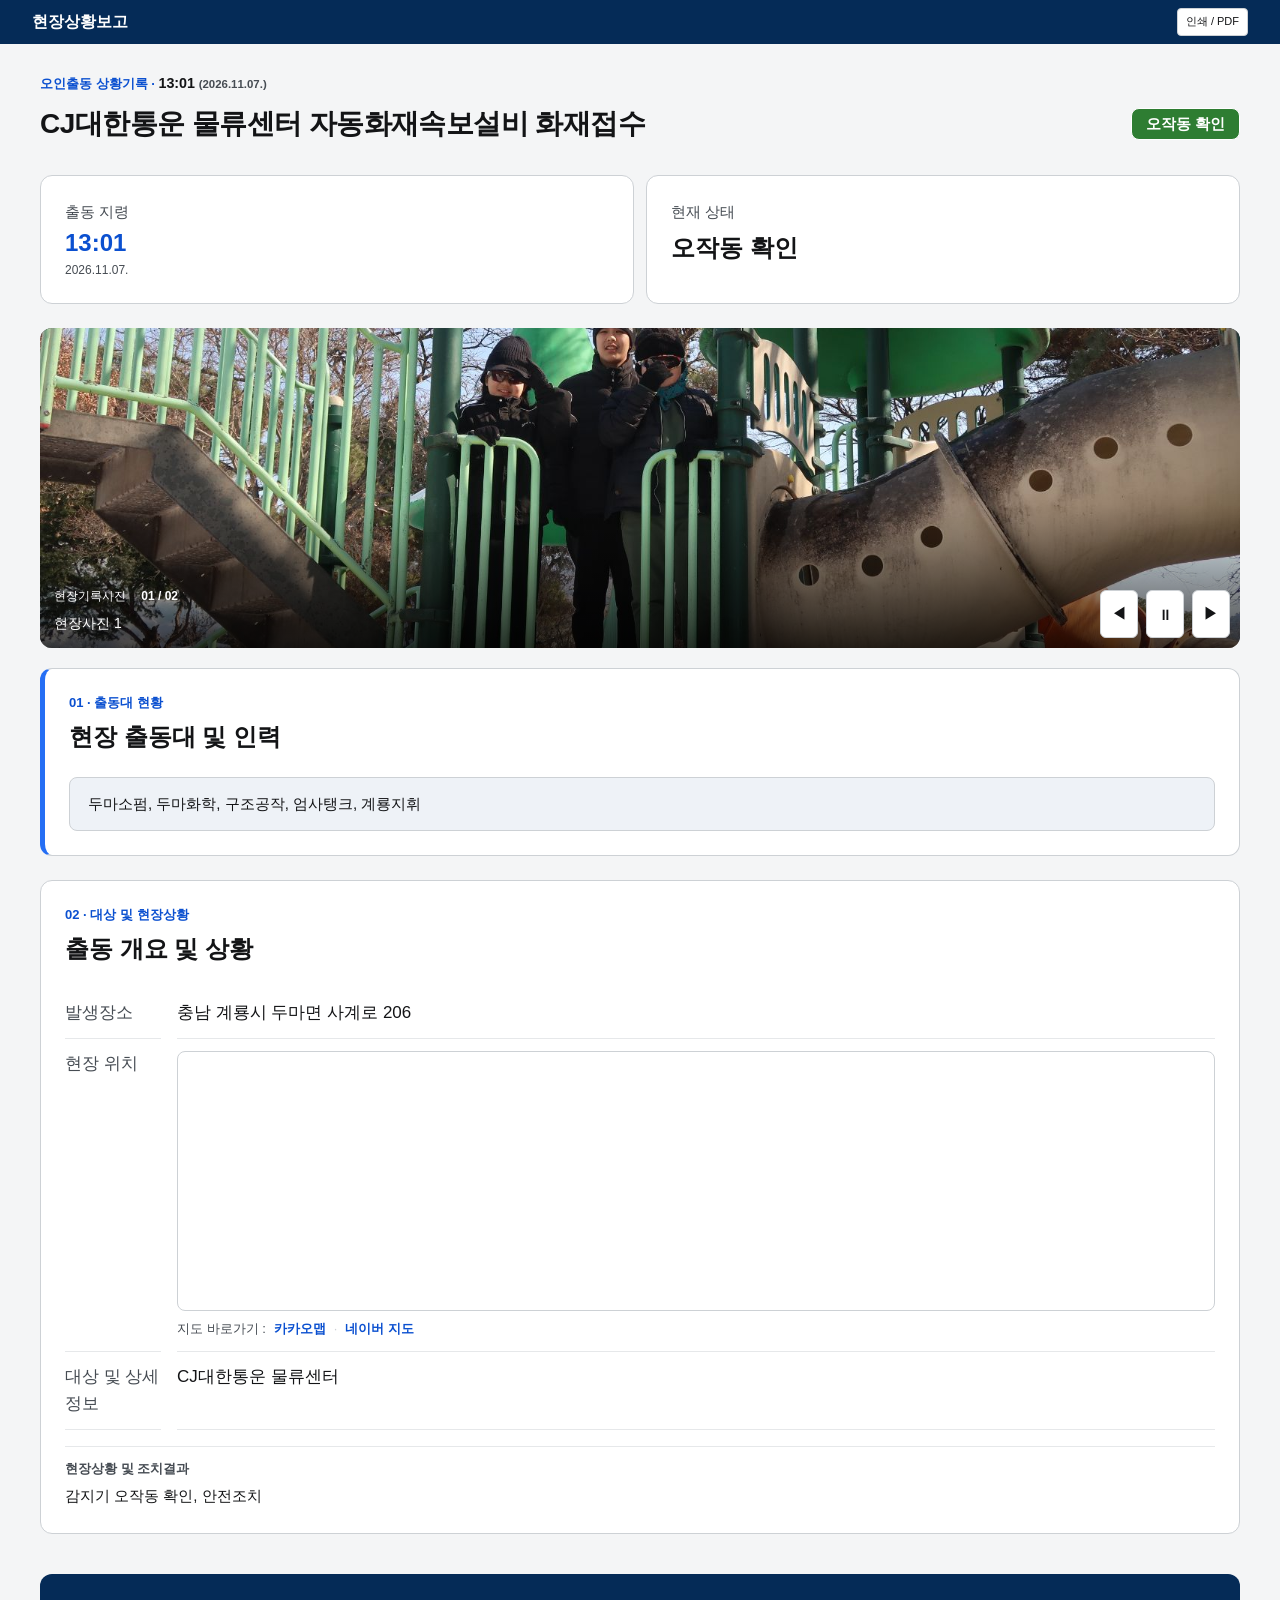
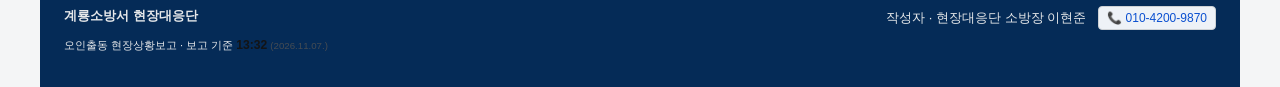
==== index.html @ 157eed1a "현장보고 갱신 (CJ대한통운 물류센터 자동화재속보설비 화재접수)" ====
<!doctype html><html lang="ko"><head><meta charset="utf-8"><meta name="viewport" content="width=device-width,initial-scale=1"><title>CJ대한통운 물류센터 자동화재속보설비 화재접수</title><style>:root{--canvas:#fff;--subtle:#F4F5F6;--muted:#EEF2F7;--fg:#131416;--fg2:#464C53;--fg3:#58616A;--border:#CDD1D5;--rule:#E6E8EA;--primary:#256EF4;--hover:#0B50D0;--link:#0B50D0;--navy:#052B57;--selected:#ECF2FE;--warning:#965000;--warning-bg:#fff4e5;--focus:#256EF4;--disabled:#8A949E}
:root.high-contrast{--canvas:#1E2124;--subtle:#131416;--muted:#33363D;--fg:#fff;--fg2:#E6E8EA;--fg3:#CDD1D5;--border:#8A949E;--rule:#58616A;--primary:#A3C2F8;--hover:#D8E5FD;--link:#A3C2F8;--navy:#131416;--selected:#223A58;--warning:#FFD798;--warning-bg:#44321c;--focus:#A3C2F8;--disabled:#B1B8BE}
*{box-sizing:border-box}html{scroll-behavior:smooth}body{margin:0;background:var(--subtle);color:var(--fg);font:17px/1.55 'Pretendard GOV','Pretendard',-apple-system,BlinkMacSystemFont,'Apple SD Gothic Neo','Malgun Gothic','Noto Sans KR',sans-serif;letter-spacing:0}button,input,textarea{font:inherit}button,.button{min-height:48px;padding:10px 20px;border:1px solid var(--border);border-radius:6px;background:var(--canvas);color:var(--fg);font-size:17px;cursor:pointer;display:inline-flex;align-items:center;justify-content:center;text-decoration:none;line-height:1.55}button:hover,.button:hover{border-color:var(--primary);background:var(--selected)}button:disabled{background:var(--subtle);color:var(--disabled);border-color:var(--border);opacity:1;cursor:not-allowed}.primary{background:var(--primary);color:#fff;border-color:var(--primary)}.high-contrast .primary{color:#131416}.primary:hover{background:var(--hover);color:#fff}.high-contrast .primary:hover{color:#131416}a{color:var(--link)}button:focus-visible,a:focus-visible,input:focus-visible,textarea:focus-visible{outline:2px solid var(--focus);outline-offset:2px}.skip-link{position:absolute;top:-100px;left:16px;z-index:50;background:var(--primary);color:#fff;padding:12px 24px}.skip-link:focus{top:8px}.eyebrow{font-size:13px;letter-spacing:0;color:var(--link);font-weight:700;margin:0 0 12px}header{background:var(--navy);color:#fff}header button{font-size:15px;min-height:40px}h2,h3{line-height:1.3;margin:0 0 24px}h3{font-size:24px;font-weight:700}.hint{font-size:13px;color:var(--fg3)}@media(prefers-reduced-motion:reduce){html{scroll-behavior:auto}}
.wrap{max-width:1248px;padding:0 24px;margin:auto}header .wrap{min-height:80px;display:flex;gap:12px;align-items:center;flex-wrap:wrap;padding-top:12px;padding-bottom:12px}header b{margin-right:auto;font-size:19px}header .draft-label{font-size:13px;color:#D6E0EB}.intro{padding:48px 0 32px}.title-row{display:flex;justify-content:space-between;gap:24px;align-items:center}.report-title{font-size:44px;letter-spacing:-.02em;margin:0}.report-title span{color:var(--fg2)}.subtitle{color:var(--fg2);margin:24px 0 0}.complete{padding:16px 24px;min-width:124px;background:var(--warning-bg);color:var(--warning);border:1px solid currentColor;border-radius:8px;display:flex;flex-direction:column;text-align:center;gap:4px}.complete small,.complete span{font-size:13px}.complete strong{font-size:24px}.byline{display:flex;gap:12px;align-items:center;font-size:15px;margin-top:16px}.byline>span{color:var(--fg3)}.byline strong{font-weight:500}.source-note{font-size:13px;color:var(--fg3);margin:16px 0 0}.gallery{position:relative;height:400px;border-radius:12px;overflow:hidden;background:#131416}.gallery>img{display:block;width:100%;height:100%;object-fit:cover;object-position:center 58%}.photo-shade{position:absolute;inset:0;background:linear-gradient(transparent 55%,#000b)}.photo-caption{position:absolute;left:24px;bottom:24px;color:#fff}.photo-caption span{font-size:13px}.photo-caption b{margin-left:12px}.photo-caption p{font-size:17px;margin:8px 0 0}.photo-controls{position:absolute;bottom:24px;right:24px;display:flex;gap:8px}.photo-controls button{background:#fff;color:#131416;min-width:56px}.stats{display:grid;grid-template-columns:repeat(4,1fr);gap:24px;margin:24px 0 40px}.stats>div,.panel{background:var(--canvas);border:1px solid var(--border);border-radius:12px;padding:24px}.stats small{display:block;font-size:15px;color:var(--fg2)}.stats strong{display:block;font-size:24px;margin-top:8px;font-variant-numeric:tabular-nums}.report-grid{display:grid;grid-template-columns:1fr 1fr;gap:24px}.panel .eyebrow{margin-bottom:8px}dl{margin:0;display:grid;grid-template-columns:96px 1fr;gap:0 16px;font-size:17px}dt,dd{padding:12px 0;border-bottom:1px solid var(--rule)}dt{color:var(--fg2)}dd{margin:0;overflow-wrap:anywhere}.situation{font-size:17px;line-height:1.7;margin:0 0 24px}.check-note{background:var(--muted);border:1px solid var(--border);border-radius:8px;padding:20px}.check-note strong{font-size:17px}.check-note p{font-size:15px;color:var(--fg2);margin:8px 0 0}.damage-panel,.timeline-panel{margin-top:40px}.investigation-grid{display:grid;grid-template-columns:repeat(3,1fr);gap:24px}.investigation-grid>div{border-bottom:1px solid var(--rule);padding-bottom:16px}.investigation-grid small{display:block;color:var(--fg2);font-size:15px}.investigation-grid strong{display:block;font-size:19px;margin-top:8px}.timeline{list-style:none;margin:0;padding:0;display:grid;grid-template-columns:repeat(6,1fr);gap:20px}.timeline li{border-top:1px solid var(--border);padding-top:16px}.timeline time{display:block;font-size:19px;font-weight:700;color:var(--link);margin-bottom:8px;font-variant-numeric:tabular-nums}.timeline strong{font-size:15px}.photo-strip{display:grid;grid-template-columns:repeat(3,1fr);gap:24px;margin:40px 0}.photo-strip figure{margin:0}.photo-strip img{width:100%;height:200px;object-fit:cover;border-radius:8px;display:block}.photo-strip figcaption{font-size:13px;color:var(--fg2);margin-top:12px}footer{background:var(--navy);color:#E6E8EA;padding:32px 24px;margin:40px 0 0;border-radius:12px 12px 0 0;font-size:13px}.signoff{display:flex;justify-content:space-between;gap:16px;font-size:15px}.signoff strong{font-weight:500}footer p{margin:12px 0 0}@media(max-width:1023px){.report-grid{grid-template-columns:1fr}.stats{gap:16px}.photo-strip{gap:16px}.timeline{gap:16px}}@media(max-width:640px){.wrap{padding:0 16px}header .wrap{padding:16px}header .wrap{min-height:48px;padding:8px 16px;display:flex;align-items:center;justify-content:space-between;flex-wrap:nowrap}
header b{width:auto!important;font-size:16px;margin:0}
header button{font-size:11px;min-height:28px;height:28px;padding:2px 8px;white-space:nowrap;flex-shrink:0}header .draft-label{margin-right:auto}.intro{padding:32px 0 24px}.report-title{font-size:32px}.title-row{align-items:flex-start;gap:16px}.complete{min-width:88px;padding:12px 8px}.complete strong{font-size:19px}.byline{align-items:flex-start}.subtitle{font-size:15px}.gallery{height:360px}.photo-caption{left:16px;bottom:88px}.photo-controls{left:16px;right:auto;bottom:20px}.stats{grid-template-columns:1fr 1fr;gap:12px;margin-bottom:32px}.stats>div{padding:16px}.stats strong{font-size:22px}.panel{padding:20px}h3{font-size:24px}dl{grid-template-columns:72px 1fr;gap:0 12px}.investigation-grid{grid-template-columns:1fr 1fr;gap:20px}.timeline{grid-template-columns:1fr 1fr}.photo-strip{grid-template-columns:1fr;margin-top:32px}.photo-strip img{height:auto}.signoff{flex-direction:column}footer{padding:24px 20px}}
@page{size:A4;margin:10mm}@media print{html,html.high-contrast{--canvas:#fff;--subtle:#fff;--muted:#EEF2F7;--fg:#131416;--fg2:#464C53;--fg3:#58616A;--border:#CDD1D5;--rule:#E6E8EA;--navy:#fff;--link:#0B50D0}body{font-size:10px}.wrap{padding:0}header{color:#131416}header .wrap{min-height:22px;padding:0}header b{font-size:12px}button,.skip-link,.draft-label{display:none!important}.intro{padding:12px 0}.report-title{font-size:25px}.eyebrow,.source-note{font-size:8px}.subtitle,.byline{font-size:10px;margin-top:8px}.complete{padding:6px 12px;min-width:84px}.complete strong{font-size:16px}.complete small,.complete span{font-size:8px}.gallery{height:40mm}.photo-caption{bottom:10px;left:12px}.photo-caption p{font-size:10px}.photo-caption span{font-size:8px}.stats{margin:10px 0;gap:8px}.stats>div,.panel{padding:10px}.stats small{font-size:9px}.stats strong{font-size:14px}.report-grid{grid-template-columns:1fr 1fr;gap:10px}h3{font-size:16px;margin-bottom:10px}dl{font-size:9px;grid-template-columns:52px 1fr;gap:0 8px}dt,dd{padding:6px 0}.situation{font-size:10px;margin-bottom:10px}.check-note{padding:10px}.check-note strong,.check-note p{font-size:9px}.damage-panel,.timeline-panel{margin-top:10px}.investigation-grid{gap:10px}.investigation-grid small{font-size:9px}.investigation-grid strong{font-size:12px;margin-top:4px}.investigation-grid>div{padding-bottom:8px}.timeline{gap:10px}.timeline time{font-size:12px}.timeline strong{font-size:9px}.photo-strip{margin:10px 0;gap:10px}.photo-strip img{height:24mm}.photo-strip figcaption{font-size:8px;margin-top:4px}footer{padding:8px 0;margin:10px 0;color:#131416;font-size:8px}.signoff{font-size:10px}.panel,.stats,.gallery{break-inside:avoid}}

/* V7 전용 스타일: 실화재/오인신고 모드 대응, 출동대 단일/3단 대응, 폰트/버튼 최적화 */
.header-received{font-size:14px;color:#fff;background:rgba(255,255,255,0.18);padding:4px 10px;border-radius:20px;display:inline-flex;align-items:center;gap:6px}
.header-received small{font-size:12px;opacity:.9}
.header-received strong{font-size:14px;font-variant-numeric:tabular-nums;color:#FFE58F}
.high-contrast .header-received{background:var(--muted);color:var(--fg)}
.high-contrast .header-received strong{color:var(--warning)}

.photo-controls button{font-size:16px;min-width:44px;height:44px;padding:0 8px;display:inline-flex;align-items:center;justify-content:center}
.photo-controls #pause{min-width:44px;font-size:15px}

.crew-highlight-panel{margin:24px 0 32px;border-left:5px solid var(--primary)}
.crew-grid{display:grid;grid-template-columns:repeat(3,1fr);gap:16px;margin-top:16px}
.crew-card{background:var(--muted);border:1px solid var(--border);border-radius:8px;padding:16px 20px}
.crew-card h4{margin:0 0 8px;font-size:16px;color:var(--navy);font-weight:700}
.high-contrast .crew-card h4{color:var(--primary)}
.crew-card p{margin:0;font-size:15px;color:var(--fg);line-height:1.5}
.agency-note{margin-top:16px;background:var(--canvas);border:1px solid var(--border);border-radius:8px;padding:12px 16px}
.agency-note strong{display:block;font-size:13px;color:var(--fg2);margin-bottom:4px}
.agency-note p{margin:0;font-size:15px;color:var(--fg)}

.author-info{display:inline-flex;align-items:center;gap:12px;flex-wrap:wrap}
.phone-link{color:var(--link);text-decoration:none;font-size:14px;padding:4px 10px;background:var(--muted);border-radius:4px;border:1px solid var(--border)}
.phone-link:hover{background:var(--selected);text-decoration:underline}

@media(max-width:1023px){
  .crew-grid{grid-template-columns:1fr}
  .timeline{grid-template-columns:repeat(3,1fr);gap:16px}
}
@media(max-width:640px){
  .timeline{grid-template-columns:1fr 1fr;gap:12px}
  .header-received{font-size:12px;padding:3px 8px}
}

/* 시간/날짜 계층 표시 스타일 */
.time-wrap{display:flex;flex-direction:column;gap:1px}
.time-main{font-size:24px;font-weight:800;color:var(--link);line-height:1.2;font-variant-numeric:tabular-nums}
.date-sub{font-size:12px;font-weight:500;color:var(--fg2);margin-top:2px}

@media(max-width:640px){
  .time-main{font-size:20px}
  .date-sub{font-size:11px}
}

@media print{
  .time-main{font-size:13px;color:#111}
  .date-sub{font-size:8px;color:#555}
}
</style></head><body><div id="report"></div><script>/* 보고서 렌더러 */
window.FieldReport = (() => {
  const esc = x => String(x ?? '').replace(
    /[&<>"']/g,
    c => ({ '&': '&amp;', '<': '&lt;', '>': '&gt;', '"': '&quot;', "'": '&#39;' }[c])
  );

  const safePhoto = s =>
    typeof s === 'string' &&
    (
      /^assets\/scene-[1-4]\.jpg$/.test(s) ||
      /^data:image\/(jpeg|png|webp);base64,[A-Za-z0-9+/=]+$/.test(s)
    );

  /* 2번 요청: 날짜보다 시각(HH:mm)을 크고 굵게 강조하는 포맷터 */
  function formatDateTime(val) {
    if (!val || val === '-') return '-';
    const str = String(val).trim();
    // YYYY.MM.DD. HH:mm 또는 YYYY-MM-DD HH:mm 매칭
    const m = str.match(/^(\d{4}[.\-/]\s*\d{1,2}[.\-/]\s*\d{1,2}\.?)\s*(\d{1,2}:\d{2}(?::\d{2})?)(.*)$/);
    if (m) {
      const datePart = m[1];
      const timePart = m[2] + (m[3] ? ` ${m[3]}` : '');
      return `
        <span class="time-wrap" style="display:flex;flex-direction:column;gap:1px;">
          <span class="time-main" style="font-size:24px;font-weight:800;line-height:1.2;color:var(--link, #0B50D0);font-variant-numeric:tabular-nums;">${timePart}</span>
          <span class="date-sub" style="font-size:12px;font-weight:500;color:var(--fg2, #464C53);">${datePart}</span>
        </span>
      `.trim();
    }
    // 이미 시각만 있는 경우 (예: 05:49)
    if (/^\d{1,2}:\d{2}/.test(str)) {
      return `<span class="time-main" style="font-size:24px;font-weight:800;line-height:1.2;color:var(--link, #0B50D0);">${str}</span>`;
    }
    return esc(str);
  }

  /* 인라인 텍스트용 시각 강조 함수 (소제목 및 푸터용) */
  function formatInlineTime(val) {
    if (!val || val === '-') return '-';
    const str = String(val).trim();
    const m = str.match(/^(\d{4}[.\-/]\s*\d{1,2}[.\-/]\s*\d{1,2}\.?)\s*(\d{1,2}:\d{2}(?::\d{2})?)(.*)$/);
    if (m) {
      return `<strong style="font-size:1.1em;color:var(--fg);">${m[2]}</strong> <span style="font-size:0.88em;color:var(--fg2);">(${m[1]})</span>`;
    }
    return esc(str);
  }

  function render(d) {
    const isFalse = d.reportType === 'false_alarm';
    const e = key => esc(d[key] || '-');
    const photos = (d.photos || []).filter(p => safePhoto(p.src));

    const pair = (label, key) => `<dt>${label}</dt><dd>${e(key)}</dd>`;
    
    /* 상황판 카드: 시간 형식이면 시각 강조 포맷 적용 */
    const cell = (label, key) => {
      const val = d[key];
      const isTimeVal = typeof val === 'string' && /\d{1,2}:\d{2}/.test(val);
      const content = isTimeVal ? formatDateTime(val) : `<span>${e(key)}</span>`;
      return `<div><small>${label}</small><strong style="display:block;margin-top:6px;">${content}</strong></div>`;
    };

    /* 1번 요청: 모바일에서도 버튼이 내려가지 않고 우측에 작게 표시되는 공통 헤더 */
    const headerHtml = `
      <header>
        <div class="wrap" style="min-height:44px;padding:6px 16px;display:flex;align-items:center;justify-content:space-between;flex-wrap:nowrap;gap:8px;">
          <b style="font-size:16px;font-weight:700;margin:0;white-space:nowrap;width:auto;">현장상황보고</b>
          <button onclick="window.print()" style="min-height:28px;height:28px;padding:2px 8px;font-size:11px;white-space:nowrap;flex-shrink:0;border-radius:4px;cursor:pointer;">인쇄 / PDF</button>
        </div>
      </header>
    `;

    /* 현장 위치 지도 */
    const locationMap = d.address && d.address !== '-' ? `
      <dt>현장 위치</dt>
      <dd style="min-width:0;">
        <iframe title="발생 현장 위치 지도" src="https://maps.google.com/maps?q=${encodeURIComponent(d.address)}&output=embed" width="100%" height="260" style="display:block;border:1px solid var(--border);border-radius:8px;" loading="lazy" allowfullscreen></iframe>
        <div class="map-links" style="display:flex;align-items:center;gap:8px;margin-top:8px;font-size:13px;">
          <span style="color:var(--fg2);font-weight:500;">지도 바로가기 :</span>
          <a href="https://map.kakao.com/link/search/${encodeURIComponent(d.address)}" target="_blank" rel="noopener" style="color:var(--link);font-weight:700;text-decoration:none;">카카오맵</a>
          <span style="color:var(--border);">·</span>
          <a href="https://map.naver.com/v5/search/${encodeURIComponent(d.address)}" target="_blank" rel="noopener" style="color:var(--link);font-weight:700;text-decoration:none;">네이버 지도</a>
        </div>
      </dd>
    ` : '';

    /* 사진 슬라이더 */
    const galleryHtml = photos.length ? `
      <section class="gallery" id="galleryContainer" aria-label="현장기록사진" style="${isFalse ? 'height:320px;' : ''}">
        <img id="scene" src="${esc(photos[0].src)}" alt="${esc(photos[0].caption)}">
        <div class="photo-shade"></div>
        <div class="photo-caption" style="${isFalse ? 'bottom:14px;left:14px;' : ''}">
          <span style="${isFalse ? 'font-size:12px;' : ''}">현장기록사진 <b id="photoCount">01 / ${String(photos.length).padStart(2, '0')}</b></span>
          <p id="caption" style="${isFalse ? 'font-size:14px;margin:4px 0 0;' : ''}">${esc(photos[0].caption)}</p>
        </div>
        <div class="photo-controls" style="${isFalse ? 'bottom:10px;right:10px;' : ''}">
          <button id="prev" title="이전" style="${isFalse ? 'min-width:38px;height:38px;' : ''}">◀</button>
          <button id="pause" title="정지/재생" style="${isFalse ? 'min-width:38px;height:38px;' : ''}">⏸</button>
          <button id="next" title="다음" style="${isFalse ? 'min-width:38px;height:38px;' : ''}">▶</button>
        </div>
      </section>
    ` : (isFalse ? '' : '<section class="panel">현장사진 등록 전</section>');

/* 공통 푸터 */
    const footerHtml = `
      <footer>
        <div class="signoff" style="${isFalse ? 'font-size:13px;' : ''}">
          <b>${e('unit')}</b>
          <span class="author-info">
            <strong>작성자 · ${e('author')}</strong>
            <a href="tel:${e('phone')}" class="phone-link" style="${isFalse ? 'padding:2px 8px;font-size:12px;' : ''}">📞 ${e('phone')}</a>
          </span>
        </div>
        <p style="${isFalse ? 'font-size:11px;margin-top:6px;' : 'font-size:13px;color:inherit;margin:12px 0 0;'};">${isFalse ? '오인출동 현장상황보고' : '화재조사 초기 현장상황보고'} · 보고 기준 ${formatInlineTime(d.updated)}</p>
      </footer>
    `;

    /* 1. 오인출동 보고서 */
    if (isFalse) {
      return `
        <a class="skip-link" href="#main">본문 바로가기</a>
        ${headerHtml}
        <main class="wrap" id="main" style="padding-top:12px;">
          <div class="intro" style="padding:16px 0;">
            <p class="eyebrow">오인출동 상황기록 · ${formatInlineTime(d.dispatch)}</p>
            <div class="title-row" style="margin-top:6px;">
              <h2 class="report-title" style="font-size:28px;">${e('title')}</h2>
              <div class="complete" style="padding:6px 14px;min-width:60px;background:#2E7D32;color:#fff;display:inline-flex;align-items:center;justify-content:center;">
                <strong style="font-size:15px;line-height:1.2;">${e('status')}</strong>
              </div>
            </div>
          </div>

          <section class="stats" style="grid-template-columns:repeat(2,minmax(0,1fr));gap:12px;margin:16px 0 24px;">
            ${cell('출동 지령', 'dispatch')}
            ${cell('현재 상태', 'status')}
          </section>

          ${galleryHtml}

          <section class="panel crew-highlight-panel" style="margin:20px 0 24px;">
            <p class="eyebrow">01 · 출동대 현황</p>
            <h3>현장 출동대 및 인력</h3>
            <div style="background:var(--muted);border:1px solid var(--border);border-radius:8px;padding:14px 18px;margin-top:10px;">
              <p style="margin:0;font-size:15px;line-height:1.6;white-space:pre-wrap;">${e('crew_single')}</p>
            </div>
          </section>

          <section class="panel" style="margin-bottom:24px;">
            <p class="eyebrow">02 · 대상 및 현장상황</p>
            <h3>출동 개요 및 상황</h3>
            <dl style="margin-bottom:16px;">
              ${pair('발생장소', 'address')}
              ${locationMap}
              ${pair('대상 및 상세정보', 'target_vehicle')}
            </dl>
            <div style="border-top:1px solid var(--rule);padding-top:12px;">
              <small style="display:block;font-size:13px;color:var(--fg2);margin-bottom:4px;font-weight:600;">현장상황 및 조치결과</small>
              <p class="situation" style="white-space:pre-wrap;font-size:15px;margin:0;">${e('situation')}</p>
            </div>
          </section>
          ${footerHtml}
        </main>
      `;
    }

    /* 2. 일반 화재 보고서 */
    return `
      <a class="skip-link" href="#main">본문 바로가기</a>
      ${headerHtml}
      <main class="wrap" id="main">
        <div class="intro">
          <p class="eyebrow">화재조사 현장기록</p>
          <div class="title-row">
            <h2 class="report-title">${e('title')}<br><span>초기 현장상황보고.</span></h2>
            <div class="complete ongoing" style="padding:8px 16px;min-width:80px;display:inline-flex;align-items:center;justify-content:center;">
              <strong style="font-size:20px;line-height:1.2;">${e('status')}</strong>
            </div>
          </div>
        </div>

        <section class="stats" aria-label="출동 시각 현황" style="display:grid;grid-template-columns:repeat(2,minmax(0,1fr));gap:12px;width:100%;min-width:0;margin:24px 0;">
          ${cell('출동 지령', 'dispatch')}
          ${cell('선착대 도착', 'arrival')}
        </section>

        ${galleryHtml}

        <section class="stats" aria-label="화재 진압 시각 현황" style="display:grid;grid-template-columns:repeat(2,minmax(0,1fr));gap:12px;width:100%;min-width:0;margin:16px 0 24px;">
          ${cell('초진 시각', 'knockdown')}
          ${cell('완진 시각', 'out')}
        </section>

        <section class="panel crew-highlight-panel" aria-label="출동대 현황">
          <p class="eyebrow">01 · 출동대 현황</p>
          <h3>현장 출동대 및 인력</h3>
          <div class="crew-grid">
            <div class="crew-card"><h4>선착대</h4><p>${e('first_crew')}</p></div>
            <div class="crew-card"><h4>추가출동대</h4><p>${e('extra_crew')}</p></div>
            <div class="crew-card"><h4>타서 지원출동</h4><p>${e('support_crew')}</p></div>
          </div>
          ${d.agency && d.agency !== '확인 중' ? `
            <div class="agency-note">
              <strong>유관기관 공동대응</strong>
              <p>${e('agency')}</p>
            </div>
          ` : ''}
        </section>

        <div class="report-grid">
          <section class="panel">
            <p class="eyebrow">02 · 대상 상세정보</p>
            <h3>화재 대상</h3>
            <dl>
              ${pair('발생장소', 'address')}
              ${locationMap}
              ${pair('대상 및 상세정보', 'target_vehicle')}
            </dl>
          </section>
          <section class="panel">
            <p class="eyebrow">03 · 현장 확인</p>
            <h3>초기 현장상황</h3>
            <p class="situation" style="white-space:pre-wrap">${e('situation')}</p>
          </section>
        </div>

        <section class="panel damage-panel">
          <p class="eyebrow">피해 및 조사</p>
          <h3>피해 및 조사현황</h3>
          <div class="investigation-grid">
            ${cell('인명피해', 'injury')}
            ${cell('대상 피해', 'damage')}
            ${cell('재산피해액', 'loss')}
            ${cell('발화지점', 'origin')}
            ${cell('화재원인', 'cause')}
          </div>
          <p class="source-note" style="margin-top:12px;">현장 확인 및 조사 진행에 따라 보완 예정.</p>
        </section>

        ${photos.length > 1 ? `
          <section class="photo-strip">
            ${photos.slice(1).map(p => `
              <figure>
                <img src="${esc(p.src)}" alt="${esc(p.caption)}">
                <figcaption>${esc(p.caption)}</figcaption>
              </figure>
            `).join('')}
          </section>
        ` : ''}
        ${footerHtml}
      </main>
    `;
  }

  let activeTimer = null;

  function mount(d) {
    if (activeTimer) {
      clearInterval(activeTimer);
      activeTimer = null;
    }

    document.title = (d.title || '현장상황보고') + ' | 계룡소방서';
    document.getElementById('report').innerHTML = render(d);

    const photos = (d.photos || []).filter(p => safePhoto(p.src));
    if (!photos.length) return;

    let i = 0;
    let isPlaying = true;

    function show(n) {
      i = (n + photos.length) % photos.length;
      const scene = document.getElementById('scene');
      const caption = document.getElementById('caption');
      const photoCount = document.getElementById('photoCount');

      if (scene) { scene.src = photos[i].src; scene.alt = photos[i].caption; }
      if (caption) caption.textContent = photos[i].caption;
      if (photoCount) photoCount.textContent = String(i + 1).padStart(2, '0') + ' / ' + String(photos.length).padStart(2, '0');
    }

    function stopAuto() {
      if (activeTimer) { clearInterval(activeTimer); activeTimer = null; }
    }

    function startAuto() {
      stopAuto();
      if (photos.length > 1) activeTimer = setInterval(() => show(i + 1), 4000);
    }

    const prevBtn = document.getElementById('prev');
    const nextBtn = document.getElementById('next');
    const pauseBtn = document.getElementById('pause');
    const galleryContainer = document.getElementById('galleryContainer');

    if (prevBtn) prevBtn.onclick = () => { show(i - 1); if (isPlaying) startAuto(); };
    if (nextBtn) nextBtn.onclick = () => { show(i + 1); if (isPlaying) startAuto(); };
    if (pauseBtn) {
      pauseBtn.onclick = () => {
        isPlaying = !isPlaying;
        pauseBtn.textContent = isPlaying ? '⏸' : '▶';
        pauseBtn.title = isPlaying ? '자동 재생 일시정지' : '자동 재생 시작';
        if (isPlaying) startAuto(); else stopAuto();
      };
    }
    if (galleryContainer) {
      galleryContainer.onmouseenter = () => { if (isPlaying) stopAuto(); };
      galleryContainer.onmouseleave = () => { if (isPlaying) startAuto(); };
    }

    startAuto();
  }

  return { render, mount, safePhoto };
})();

FieldReport.mount({"reportType":"false_alarm","photos":[{"src":"[data-uri]","caption":"현장사진 1"},{"src":"[data-uri]","caption":"현장사진 2"}],"title":"CJ대한통운 물류센터 자동화재속보설비 화재접수","dispatch":"2026.11.07. 13:01","arrival":"2026.11.07. 13:06","knockdown":"2026.11.07. 13:06","out":"2026.11.07. 13:06","injury":"확인 중","status":"오작동 확인","updated":"2026.11.07. 13:32","unit":"계룡소방서 현장대응단","author":"현장대응단 소방장 이현준","phone":"010-4200-9870","first_crew":"","extra_crew":"","support_crew":"","agency":"","address":"충남 계룡시 두마면 사계로 206","target_vehicle":"CJ대한통운 물류센터","situation":"감지기 오작동 확인, 안전조치","damage":"","loss":"산정 중","origin":"조사 중","cause":"조사 중","crew_single":"두마소펌, 두마화학, 구조공작, 엄사탱크, 계룡지휘"});</script></body></html>
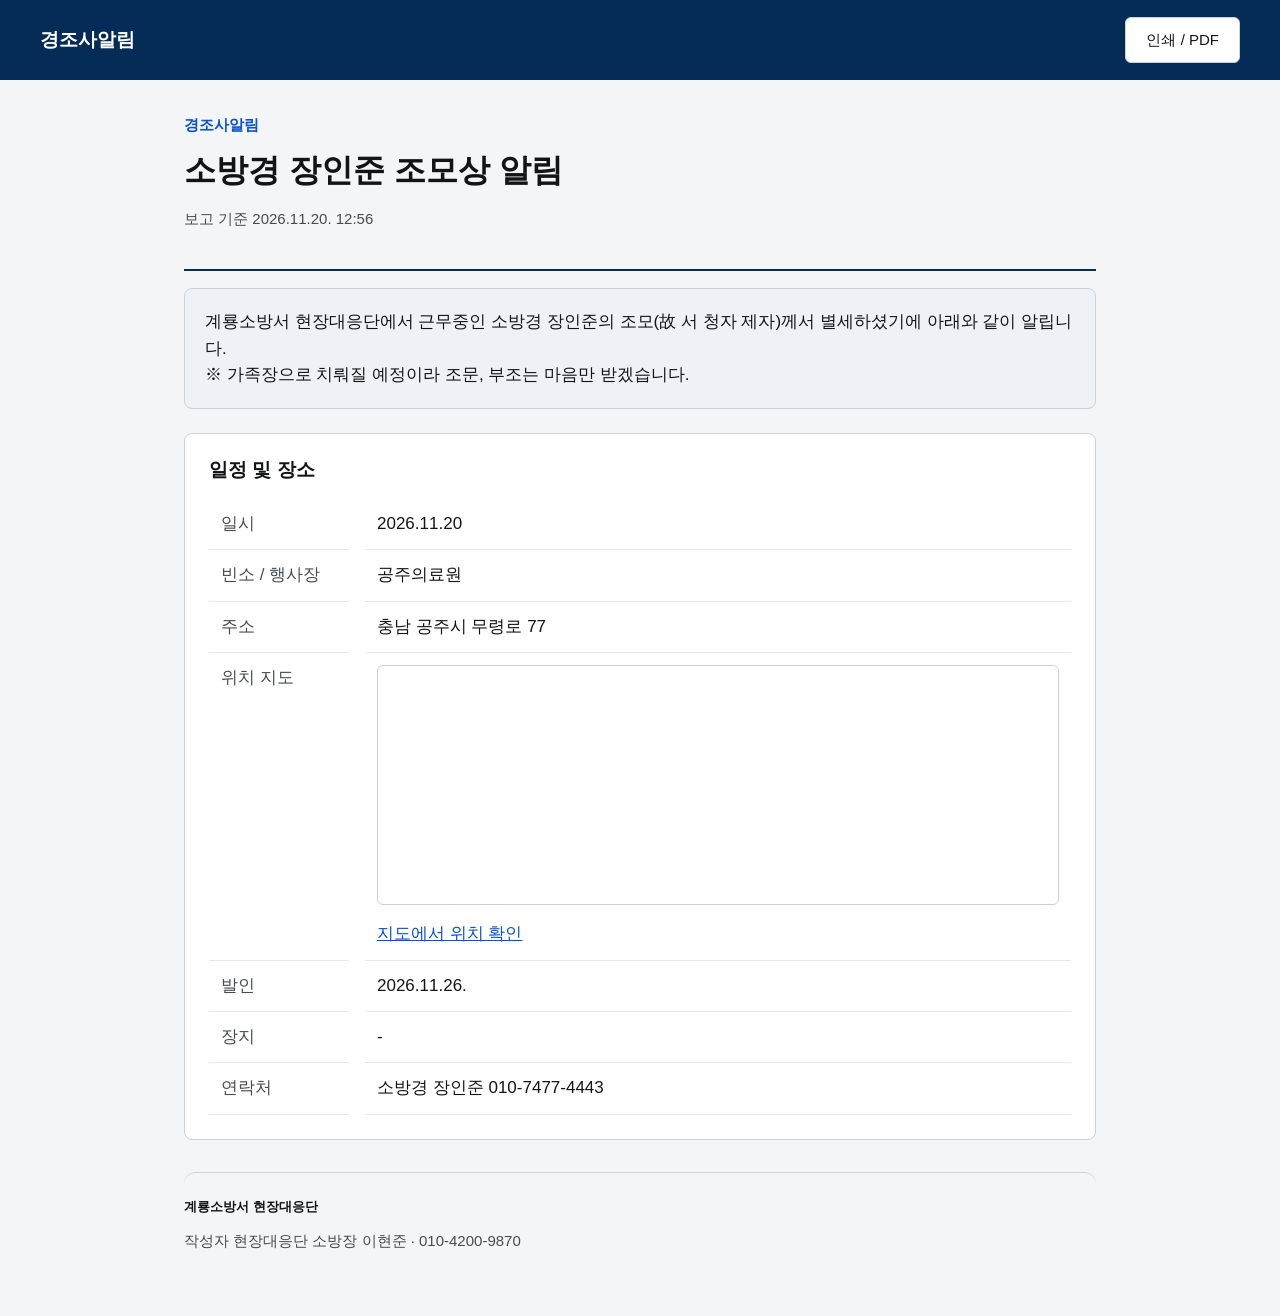
==== commit 3450a374: "현장보고 갱신 (소방경 장인준 조모상 알림)" ====
--- a/index.html
+++ b/index.html
@@ -1,4 +1,4 @@
-<!doctype html><html lang="ko"><head><meta charset="utf-8"><meta name="viewport" content="width=device-width,initial-scale=1"><title>CJ대한통운 물류센터 자동화재속보설비 화재접수</title><style>:root{--canvas:#fff;--subtle:#F4F5F6;--muted:#EEF2F7;--fg:#131416;--fg2:#464C53;--fg3:#58616A;--border:#CDD1D5;--rule:#E6E8EA;--primary:#256EF4;--hover:#0B50D0;--link:#0B50D0;--navy:#052B57;--selected:#ECF2FE;--warning:#965000;--warning-bg:#fff4e5;--focus:#256EF4;--disabled:#8A949E}
+<!doctype html><html lang="ko"><head><meta charset="utf-8"><meta name="viewport" content="width=device-width,initial-scale=1"><title>소방경 장인준 조모상 알림</title><style>:root{--canvas:#fff;--subtle:#F4F5F6;--muted:#EEF2F7;--fg:#131416;--fg2:#464C53;--fg3:#58616A;--border:#CDD1D5;--rule:#E6E8EA;--primary:#256EF4;--hover:#0B50D0;--link:#0B50D0;--navy:#052B57;--selected:#ECF2FE;--warning:#965000;--warning-bg:#fff4e5;--focus:#256EF4;--disabled:#8A949E}
 :root.high-contrast{--canvas:#1E2124;--subtle:#131416;--muted:#33363D;--fg:#fff;--fg2:#E6E8EA;--fg3:#CDD1D5;--border:#8A949E;--rule:#58616A;--primary:#A3C2F8;--hover:#D8E5FD;--link:#A3C2F8;--navy:#131416;--selected:#223A58;--warning:#FFD798;--warning-bg:#44321c;--focus:#A3C2F8;--disabled:#B1B8BE}
 *{box-sizing:border-box}html{scroll-behavior:smooth}body{margin:0;background:var(--subtle);color:var(--fg);font:17px/1.55 'Pretendard GOV','Pretendard',-apple-system,BlinkMacSystemFont,'Apple SD Gothic Neo','Malgun Gothic','Noto Sans KR',sans-serif;letter-spacing:0}button,input,textarea{font:inherit}button,.button{min-height:48px;padding:10px 20px;border:1px solid var(--border);border-radius:6px;background:var(--canvas);color:var(--fg);font-size:17px;cursor:pointer;display:inline-flex;align-items:center;justify-content:center;text-decoration:none;line-height:1.55}button:hover,.button:hover{border-color:var(--primary);background:var(--selected)}button:disabled{background:var(--subtle);color:var(--disabled);border-color:var(--border);opacity:1;cursor:not-allowed}.primary{background:var(--primary);color:#fff;border-color:var(--primary)}.high-contrast .primary{color:#131416}.primary:hover{background:var(--hover);color:#fff}.high-contrast .primary:hover{color:#131416}a{color:var(--link)}button:focus-visible,a:focus-visible,input:focus-visible,textarea:focus-visible{outline:2px solid var(--focus);outline-offset:2px}.skip-link{position:absolute;top:-100px;left:16px;z-index:50;background:var(--primary);color:#fff;padding:12px 24px}.skip-link:focus{top:8px}.eyebrow{font-size:13px;letter-spacing:0;color:var(--link);font-weight:700;margin:0 0 12px}header{background:var(--navy);color:#fff}header button{font-size:15px;min-height:40px}h2,h3{line-height:1.3;margin:0 0 24px}h3{font-size:24px;font-weight:700}.hint{font-size:13px;color:var(--fg3)}@media(prefers-reduced-motion:reduce){html{scroll-behavior:auto}}
 .wrap{max-width:1248px;padding:0 24px;margin:auto}header .wrap{min-height:80px;display:flex;gap:12px;align-items:center;flex-wrap:wrap;padding-top:12px;padding-bottom:12px}header b{margin-right:auto;font-size:19px}header .draft-label{font-size:13px;color:#D6E0EB}.intro{padding:48px 0 32px}.title-row{display:flex;justify-content:space-between;gap:24px;align-items:center}.report-title{font-size:44px;letter-spacing:-.02em;margin:0}.report-title span{color:var(--fg2)}.subtitle{color:var(--fg2);margin:24px 0 0}.complete{padding:16px 24px;min-width:124px;background:var(--warning-bg);color:var(--warning);border:1px solid currentColor;border-radius:8px;display:flex;flex-direction:column;text-align:center;gap:4px}.complete small,.complete span{font-size:13px}.complete strong{font-size:24px}.byline{display:flex;gap:12px;align-items:center;font-size:15px;margin-top:16px}.byline>span{color:var(--fg3)}.byline strong{font-weight:500}.source-note{font-size:13px;color:var(--fg3);margin:16px 0 0}.gallery{position:relative;height:400px;border-radius:12px;overflow:hidden;background:#131416}.gallery>img{display:block;width:100%;height:100%;object-fit:cover;object-position:center 58%}.photo-shade{position:absolute;inset:0;background:linear-gradient(transparent 55%,#000b)}.photo-caption{position:absolute;left:24px;bottom:24px;color:#fff}.photo-caption span{font-size:13px}.photo-caption b{margin-left:12px}.photo-caption p{font-size:17px;margin:8px 0 0}.photo-controls{position:absolute;bottom:24px;right:24px;display:flex;gap:8px}.photo-controls button{background:#fff;color:#131416;min-width:56px}.stats{display:grid;grid-template-columns:repeat(4,1fr);gap:24px;margin:24px 0 40px}.stats>div,.panel{background:var(--canvas);border:1px solid var(--border);border-radius:12px;padding:24px}.stats small{display:block;font-size:15px;color:var(--fg2)}.stats strong{display:block;font-size:24px;margin-top:8px;font-variant-numeric:tabular-nums}.report-grid{display:grid;grid-template-columns:1fr 1fr;gap:24px}.panel .eyebrow{margin-bottom:8px}dl{margin:0;display:grid;grid-template-columns:96px 1fr;gap:0 16px;font-size:17px}dt,dd{padding:12px 0;border-bottom:1px solid var(--rule)}dt{color:var(--fg2)}dd{margin:0;overflow-wrap:anywhere}.situation{font-size:17px;line-height:1.7;margin:0 0 24px}.check-note{background:var(--muted);border:1px solid var(--border);border-radius:8px;padding:20px}.check-note strong{font-size:17px}.check-note p{font-size:15px;color:var(--fg2);margin:8px 0 0}.damage-panel,.timeline-panel{margin-top:40px}.investigation-grid{display:grid;grid-template-columns:repeat(3,1fr);gap:24px}.investigation-grid>div{border-bottom:1px solid var(--rule);padding-bottom:16px}.investigation-grid small{display:block;color:var(--fg2);font-size:15px}.investigation-grid strong{display:block;font-size:19px;margin-top:8px}.timeline{list-style:none;margin:0;padding:0;display:grid;grid-template-columns:repeat(6,1fr);gap:20px}.timeline li{border-top:1px solid var(--border);padding-top:16px}.timeline time{display:block;font-size:19px;font-weight:700;color:var(--link);margin-bottom:8px;font-variant-numeric:tabular-nums}.timeline strong{font-size:15px}.photo-strip{display:grid;grid-template-columns:repeat(3,1fr);gap:24px;margin:40px 0}.photo-strip figure{margin:0}.photo-strip img{width:100%;height:200px;object-fit:cover;border-radius:8px;display:block}.photo-strip figcaption{font-size:13px;color:var(--fg2);margin-top:12px}footer{background:var(--navy);color:#E6E8EA;padding:32px 24px;margin:40px 0 0;border-radius:12px 12px 0 0;font-size:13px}.signoff{display:flex;justify-content:space-between;gap:16px;font-size:15px}.signoff strong{font-weight:500}footer p{margin:12px 0 0}@media(max-width:1023px){.report-grid{grid-template-columns:1fr}.stats{gap:16px}.photo-strip{gap:16px}.timeline{gap:16px}}@media(max-width:640px){.wrap{padding:0 16px}header .wrap{padding:16px}header .wrap{min-height:48px;padding:8px 16px;display:flex;align-items:center;justify-content:space-between;flex-wrap:nowrap}
@@ -53,6 +53,8 @@
   .time-main{font-size:13px;color:#111}
   .date-sub{font-size:8px;color:#555}
 }
+
+.additional-header{display:flex;align-items:center;justify-content:space-between;gap:16px;padding-top:12px;padding-bottom:12px}.additional-report{max-width:960px;padding-top:32px;padding-bottom:40px}.additional-title{padding-bottom:24px;border-bottom:2px solid #052B57}.additional-title h2{font-size:32px;line-height:1.3;margin:12px 0;overflow-wrap:anywhere}.additional-title p,.additional-kind{font-size:15px;color:#464C53}.additional-kind{color:#0B50D0;font-weight:700}.additional-summary{padding:20px;background:#EEF2F7;border:1px solid #CDD1D5;border-radius:8px;white-space:pre-wrap}.additional-section{margin-top:24px;padding:24px;border:1px solid #CDD1D5;border-radius:8px;background:white}.additional-section h3{font-size:19px;margin:0 0 16px}.additional-report dl{display:grid;grid-template-columns:140px minmax(0,1fr);margin:0}.additional-report dt,.additional-report dd{padding:12px;margin:0;border-bottom:1px solid #E6E8EA;overflow-wrap:anywhere}.additional-report dd,.multiline{white-space:pre-wrap}.additional-map{white-space:normal}.additional-map iframe{width:100%;height:240px;border:1px solid #CDD1D5;border-radius:6px}.additional-map a{display:inline-block;margin-top:8px}.additional-report table{width:100%;border-collapse:collapse;table-layout:fixed}.additional-report th,.additional-report td{text-align:left;padding:12px;border-bottom:1px solid #E6E8EA;overflow-wrap:anywhere;white-space:pre-wrap}.additional-report th{background:#EEF2F7}.additional-report th:first-child{width:28%}.additional-photos{display:grid;grid-template-columns:repeat(2,minmax(0,1fr));gap:16px}.additional-photos figure{margin:0}.additional-photos img{width:100%;height:220px;object-fit:contain;background:#F4F5F6}.additional-photos figcaption{font-size:15px;padding-top:8px;overflow-wrap:anywhere}.additional-footer{background:transparent;color:#131416;border-top:1px solid #CDD1D5;margin-top:32px;padding:24px 0}.additional-footer p{color:#464C53;font-size:15px}.additional-contact{font-size:15px} @media(max-width:640px){.additional-title h2{font-size:24px}.additional-report{padding:24px 16px}.additional-section{padding:16px}.additional-report dl{grid-template-columns:1fr}.additional-report dt{border:0;padding:12px 0 0;font-weight:700}.additional-report dd{padding:4px 0 12px}.additional-photos{grid-template-columns:1fr}.additional-header button{min-height:44px}} @media print{.additional-report{max-width:none;padding:0;font-size:11px}.additional-title h2{font-size:22px}.additional-section{margin-top:10px;padding:10px}.additional-section h3{font-size:14px;margin-bottom:8px}.additional-report dt,.additional-report dd,.additional-report td,.additional-report th{padding:5px}.additional-map iframe{height:150px}.additional-photos img{height:140px}.additional-footer{margin-top:12px;padding:10px 0}.additional-header button{display:none}.additional-summary{padding:10px}.additional-report p{margin:8px 0}}
 </style></head><body><div id="report"></div><script>/* 보고서 렌더러 */
 window.FieldReport = (() => {
   const esc = x => String(x ?? '').replace(
@@ -78,14 +80,14 @@
       const timePart = m[2] + (m[3] ? ` ${m[3]}` : '');
       return `
         <span class="time-wrap" style="display:flex;flex-direction:column;gap:1px;">
-          <span class="time-main" style="font-size:24px;font-weight:800;line-height:1.2;color:var(--link, #0B50D0);font-variant-numeric:tabular-nums;">${timePart}</span>
-          <span class="date-sub" style="font-size:12px;font-weight:500;color:var(--fg2, #464C53);">${datePart}</span>
+          <span class="time-main" style="font-size:24px;font-weight:800;line-height:1.2;color:var(--link, #0B50D0);font-variant-numeric:tabular-nums;">${esc(timePart)}</span>
+          <span class="date-sub" style="font-size:12px;font-weight:500;color:var(--fg2, #464C53);">${esc(datePart)}</span>
         </span>
       `.trim();
     }
     // 이미 시각만 있는 경우 (예: 05:49)
     if (/^\d{1,2}:\d{2}/.test(str)) {
-      return `<span class="time-main" style="font-size:24px;font-weight:800;line-height:1.2;color:var(--link, #0B50D0);">${str}</span>`;
+      return `<span class="time-main" style="font-size:24px;font-weight:800;line-height:1.2;color:var(--link, #0B50D0);">${esc(str)}</span>`;
     }
     return esc(str);
   }
@@ -101,7 +103,29 @@
     return esc(str);
   }
 
+  function renderAdditional(d) {
+    const notice=d.reportType==='notice', injury=d.trendKind==='injury';
+    const e=k=>esc(d[k]||'미기재');
+    const pair=(label,key)=>`<dt>${label}</dt><dd>${e(key)}</dd>`;
+    const map=d.address ? `<div class="additional-map"><iframe title="${notice?'행사장':'사고 발생장소'} 지도" src="https://maps.google.com/maps?q=${encodeURIComponent(d.address)}&output=embed" loading="lazy" allowfullscreen></iframe><a href="https://map.kakao.com/link/search/${encodeURIComponent(d.address)}" target="_blank" rel="noopener">지도에서 위치 확인</a></div>`:'';
+    const photos=(d.photos||[]).filter(p=>p&&safePhoto(p.src));
+    const gallery=photos.length?`<section class="additional-section"><h3>${notice?'관련 사진':'사고위치 및 관련사진'}</h3><div class="additional-photos">${photos.map(p=>`<figure><img src="${esc(p.src)}" alt="${esc(p.caption)}"><figcaption>${esc(p.caption)}</figcaption></figure>`).join('')}</div></section>`:'';
+    const timeline=String(d.timeline||'').split('\n').filter(x=>x.trim()).map(line=>{const at=line.indexOf('|');return `<tr><td>${esc(at<0?'미기재':line.slice(0,at).trim())}</td><td>${esc(at<0?line:line.slice(at+1).trim())}</td></tr>`;}).join('');
+    const content=notice?`
+      <p class="additional-summary">${e('noticeText')}</p>
+      <section class="additional-section"><h3>일정 및 장소</h3><dl>${pair('일시','eventTime')}${pair('빈소 / 행사장','venue')}${pair('주소','address')}<dt>위치 지도</dt><dd>${map||'미기재'}</dd>${pair('발인','funeralTime')}${pair('장지','burial')}${pair('연락처','contact')}</dl></section>
+      ${d.bank||d.account||d.holder?`<section class="additional-section"><h3>마음 전하실 곳</h3><dl>${pair('은행','bank')}${pair('계좌번호','account')}${pair('예금주','holder')}</dl></section>`:''}${gallery}`:`
+      ${d.summary?`<p class="additional-summary">${e('summary')}</p>`:''}
+      <section class="additional-section"><h3>01 · 사고 개요</h3><dl>${pair('발생일시','occurred')}${pair('발생장소','address')}<dt>위치 지도</dt><dd>${map||'미기재'}</dd>${injury?pair('대상자','subject'):pair('사고차량','vehicle')+pair('운전자','driver')}${pair('사고내용','accident')}</dl></section>
+      <section class="additional-section"><h3>02 · ${injury?'부상현황 및 조치사항':'피해현황'}</h3><dl>${injury?pair('부상현황','injuryDetail')+pair('조치사항','measures'):pair('인명피해','humanDamage')+pair('차량피해','vehicleDamage')+pair('기타피해','otherDamage')}</dl></section>
+      ${gallery}
+      <section class="additional-section"><h3>03 · 시간대별 상황</h3><table><thead><tr><th scope="col">시간</th><th scope="col">내용</th></tr></thead><tbody>${timeline||'<tr><td colspan="2">미기재</td></tr>'}</tbody></table></section>
+      <section class="additional-section"><h3>04 · 향후계획</h3><p class="multiline">${e('future')}</p></section>`;
+    return `<header><div class="wrap additional-header"><b>${notice?'경조사알림':'동향보고'}</b><button onclick="window.print()">인쇄 / PDF</button></div></header><main class="wrap additional-report"><div class="additional-title"><span class="additional-kind">${notice?'경조사알림':injury?'직원 부상':'소방차량 사고발생'}</span><h2>${e('title')}</h2><p>보고 기준 ${e('updated')}</p></div>${!notice&&d.manager?`<p class="additional-contact">책임자 ${e('manager')}</p>`:''}${content}<footer class="additional-footer"><strong>${e('unit')}</strong><p>작성자 ${e('author')}${d.phone?' · '+e('phone'):''}</p></footer></main>`;
+  }
+
   function render(d) {
+    if(d.reportType==='trend'||d.reportType==='notice') return renderAdditional(d);
     const isFalse = d.reportType === 'false_alarm';
     const e = key => esc(d[key] || '-');
     const photos = (d.photos || []).filter(p => safePhoto(p.src));
@@ -320,7 +344,7 @@
     document.getElementById('report').innerHTML = render(d);
 
     const photos = (d.photos || []).filter(p => safePhoto(p.src));
-    if (!photos.length) return;
+    if (!photos.length || d.reportType === 'trend' || d.reportType === 'notice') return;
 
     let i = 0;
     let isPlaying = true;
@@ -371,4 +395,4 @@
   return { render, mount, safePhoto };
 })();
 
-FieldReport.mount({"reportType":"false_alarm","photos":[{"src":"[data-uri]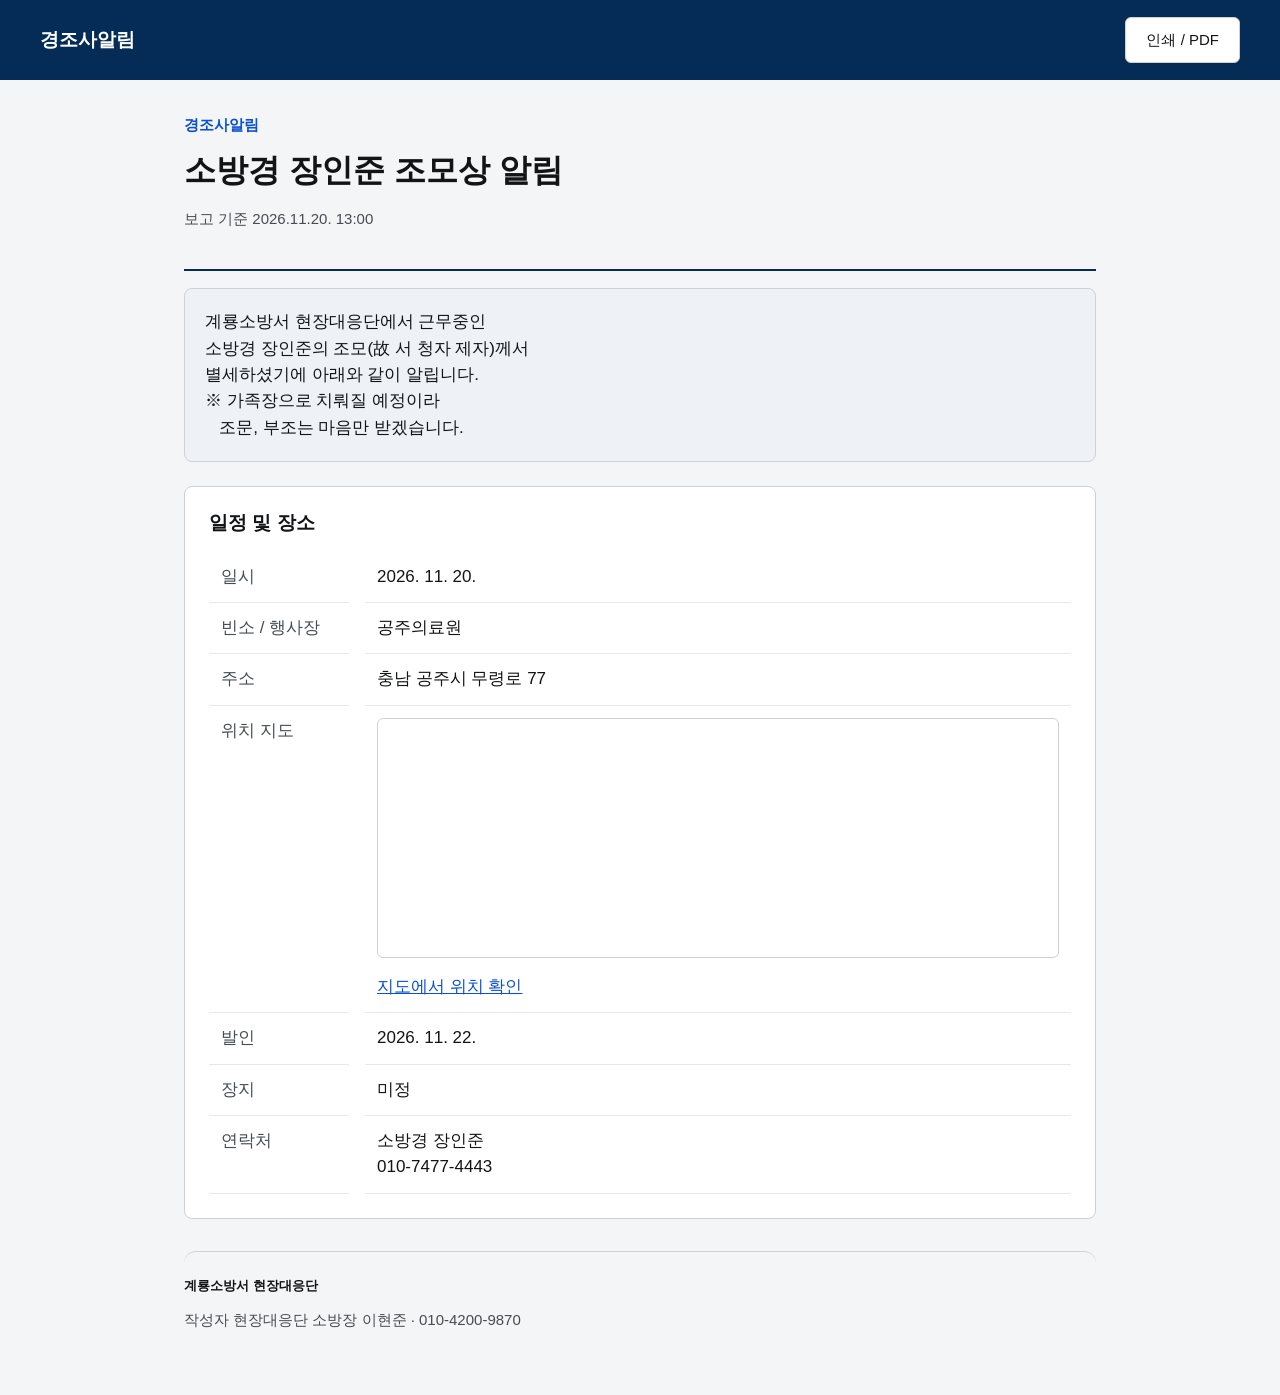
==== commit abb93e48: "현장보고 갱신 (소방경 장인준 조모상 알림)" ====
--- a/index.html
+++ b/index.html
@@ -395,4 +395,4 @@
   return { render, mount, safePhoto };
 })();
 
-FieldReport.mount({"reportType":"notice","trendKind":"vehicle","photos":[],"title":"소방경 장인준 조모상 알림","dispatch":"2026.11.20. 12:47","arrival":"2026.11.20. 12:47","knockdown":"2026.11.20. 12:47","out":"2026.11.20. 12:47","injury":"확인 중","status":"진압 중","updated":"2026.11.20. 12:56","unit":"계룡소방서 현장대응단","author":"현장대응단 소방장 이현준","phone":"010-4200-9870","first_crew":"","extra_crew":"","support_crew":"","agency":"","address":"충남 공주시 무령로 77","target_vehicle":"","situation":"","damage":"","loss":"산정 중","origin":"조사 중","cause":"조사 중","crew_single":"","manager":"","summary":"","occurred":"","vehicle":"","driver":"","accident":"","humanDamage":"","vehicleDamage":"","otherDamage":"","timeline":"","future":"","subject":"","injuryDetail":"","measures":"","noticeText":"계룡소방서 현장대응단에서 근무중인 소방경 장인준의 조모(故 서 청자 제자)께서 별세하셨기에 아래와 같이 알립니다.\n※ 가족장으로 치뤄질 예정이라 조문, 부조는 마음만 받겠습니다.\n","eventTime":"2026.11.20","venue":"공주의료원","funeralTime":"2026.11.26.","burial":"-","contact":"소방경 장인준 010-7477-4443","bank":"","account":"","holder":""});</script></body></html>+FieldReport.mount({"reportType":"notice","trendKind":"injury","photos":[],"title":"소방경 장인준 조모상 알림","dispatch":"2026.11.20. 12:57","arrival":"2026.11.20. 12:57","knockdown":"2026.11.20. 12:57","out":"2026.11.20. 12:57","injury":"확인 중","status":"진압 중","updated":"2026.11.20. 13:00","unit":"계룡소방서 현장대응단","author":"현장대응단 소방장 이현준","phone":"010-4200-9870","first_crew":"","extra_crew":"","support_crew":"","agency":"","address":"충남 공주시 무령로 77","target_vehicle":"","situation":"","damage":"","loss":"산정 중","origin":"조사 중","cause":"조사 중","crew_single":"","manager":"","summary":"","occurred":"","vehicle":"","driver":"","accident":"","humanDamage":"","vehicleDamage":"","otherDamage":"","timeline":"","future":"","subject":"","injuryDetail":"","measures":"","noticeText":"계룡소방서 현장대응단에서 근무중인\n소방경 장인준의 조모(故 서 청자 제자)께서\n별세하셨기에 아래와 같이 알립니다.\n※ 가족장으로 치뤄질 예정이라\n   조문, 부조는 마음만 받겠습니다.","eventTime":"2026. 11. 20.","venue":"공주의료원","funeralTime":"2026. 11. 22.","burial":"미정","contact":"소방경 장인준\n010-7477-4443\n","bank":"","account":"","holder":""});</script></body></html>
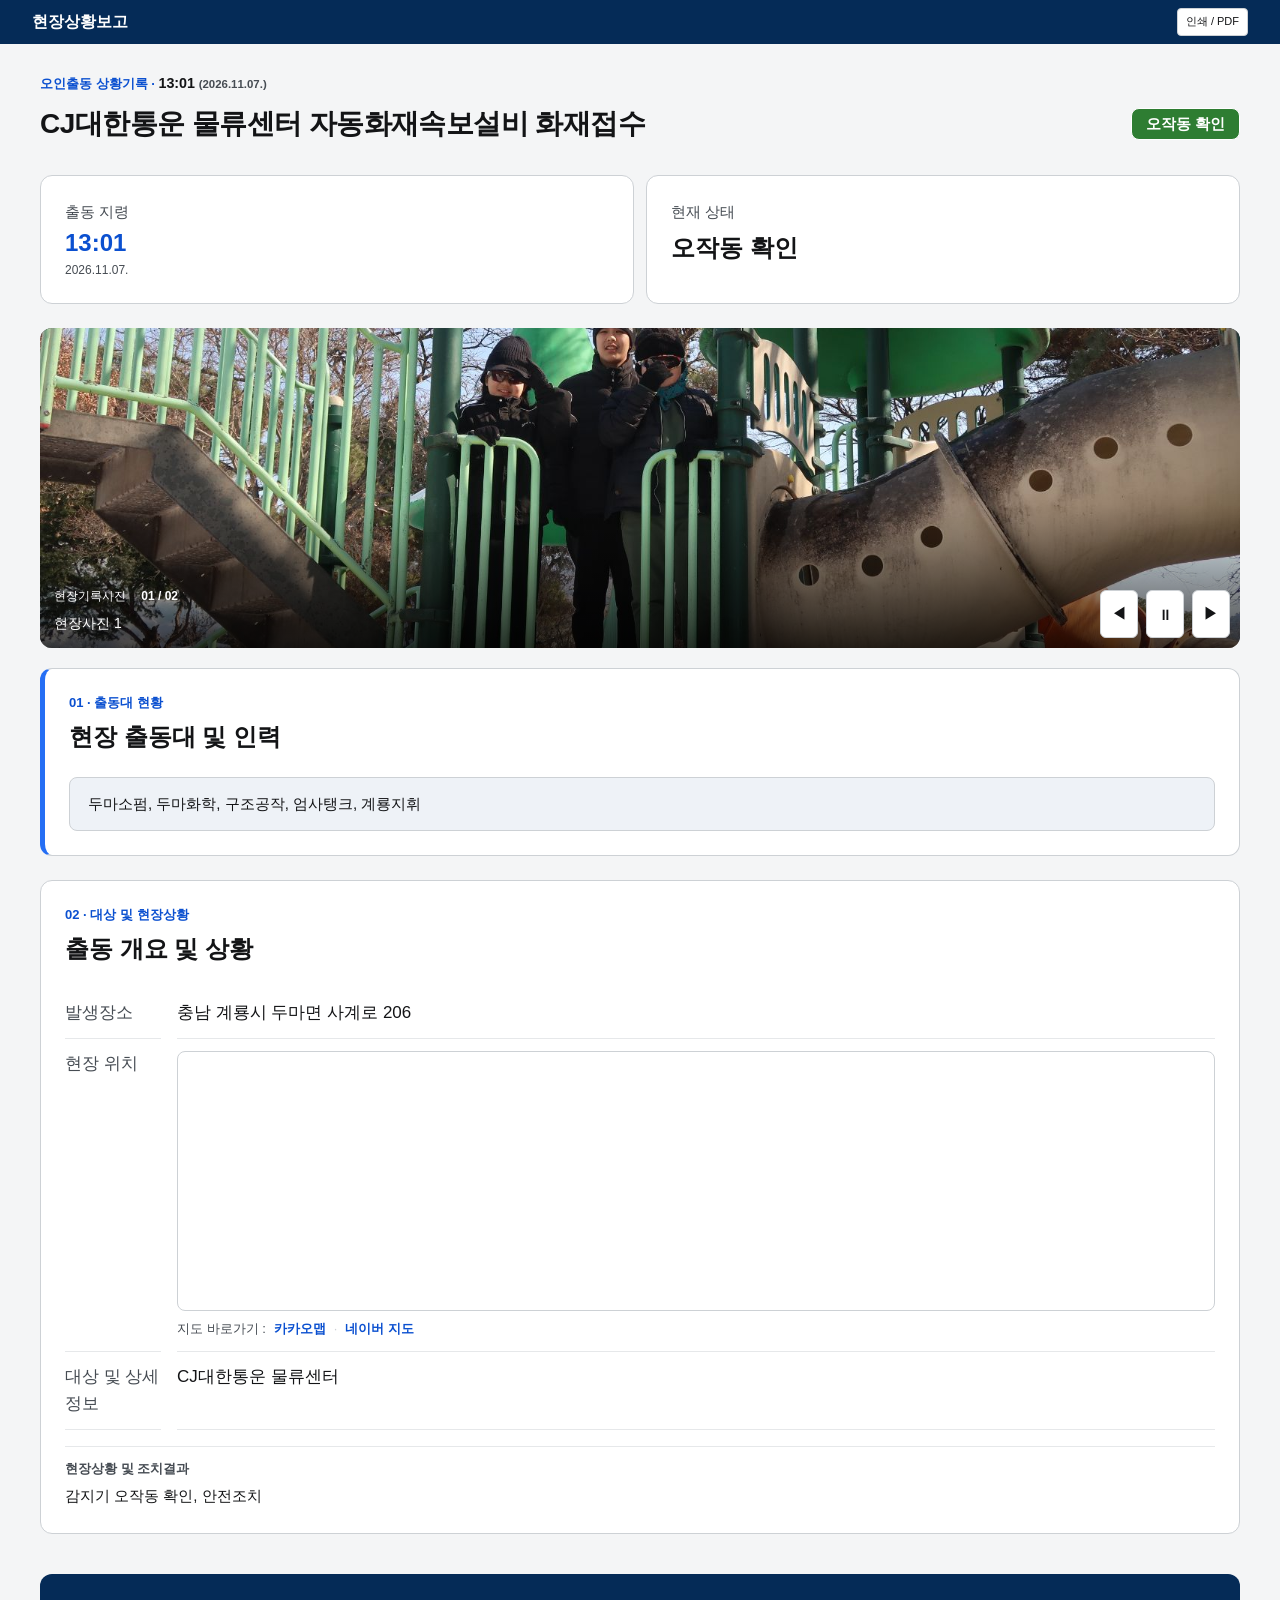
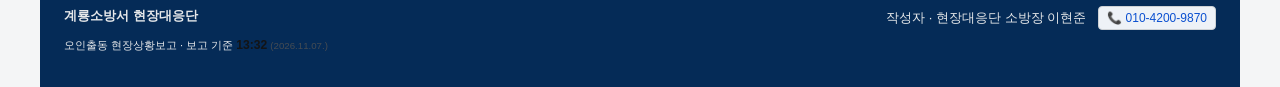
==== commit d5e5f7ea: "Add files via upload" ====
--- a/index.html
+++ b/index.html
@@ -1,4 +1,4 @@
-<!doctype html><html lang="ko"><head><meta charset="utf-8"><meta name="viewport" content="width=device-width,initial-scale=1"><title>소방경 장인준 조모상 알림</title><style>:root{--canvas:#fff;--subtle:#F4F5F6;--muted:#EEF2F7;--fg:#131416;--fg2:#464C53;--fg3:#58616A;--border:#CDD1D5;--rule:#E6E8EA;--primary:#256EF4;--hover:#0B50D0;--link:#0B50D0;--navy:#052B57;--selected:#ECF2FE;--warning:#965000;--warning-bg:#fff4e5;--focus:#256EF4;--disabled:#8A949E}
+<!doctype html><html lang="ko"><head><meta charset="utf-8"><meta name="viewport" content="width=device-width,initial-scale=1"><title>CJ대한통운 물류센터 자동화재속보설비 화재접수</title><style>:root{--canvas:#fff;--subtle:#F4F5F6;--muted:#EEF2F7;--fg:#131416;--fg2:#464C53;--fg3:#58616A;--border:#CDD1D5;--rule:#E6E8EA;--primary:#256EF4;--hover:#0B50D0;--link:#0B50D0;--navy:#052B57;--selected:#ECF2FE;--warning:#965000;--warning-bg:#fff4e5;--focus:#256EF4;--disabled:#8A949E}
 :root.high-contrast{--canvas:#1E2124;--subtle:#131416;--muted:#33363D;--fg:#fff;--fg2:#E6E8EA;--fg3:#CDD1D5;--border:#8A949E;--rule:#58616A;--primary:#A3C2F8;--hover:#D8E5FD;--link:#A3C2F8;--navy:#131416;--selected:#223A58;--warning:#FFD798;--warning-bg:#44321c;--focus:#A3C2F8;--disabled:#B1B8BE}
 *{box-sizing:border-box}html{scroll-behavior:smooth}body{margin:0;background:var(--subtle);color:var(--fg);font:17px/1.55 'Pretendard GOV','Pretendard',-apple-system,BlinkMacSystemFont,'Apple SD Gothic Neo','Malgun Gothic','Noto Sans KR',sans-serif;letter-spacing:0}button,input,textarea{font:inherit}button,.button{min-height:48px;padding:10px 20px;border:1px solid var(--border);border-radius:6px;background:var(--canvas);color:var(--fg);font-size:17px;cursor:pointer;display:inline-flex;align-items:center;justify-content:center;text-decoration:none;line-height:1.55}button:hover,.button:hover{border-color:var(--primary);background:var(--selected)}button:disabled{background:var(--subtle);color:var(--disabled);border-color:var(--border);opacity:1;cursor:not-allowed}.primary{background:var(--primary);color:#fff;border-color:var(--primary)}.high-contrast .primary{color:#131416}.primary:hover{background:var(--hover);color:#fff}.high-contrast .primary:hover{color:#131416}a{color:var(--link)}button:focus-visible,a:focus-visible,input:focus-visible,textarea:focus-visible{outline:2px solid var(--focus);outline-offset:2px}.skip-link{position:absolute;top:-100px;left:16px;z-index:50;background:var(--primary);color:#fff;padding:12px 24px}.skip-link:focus{top:8px}.eyebrow{font-size:13px;letter-spacing:0;color:var(--link);font-weight:700;margin:0 0 12px}header{background:var(--navy);color:#fff}header button{font-size:15px;min-height:40px}h2,h3{line-height:1.3;margin:0 0 24px}h3{font-size:24px;font-weight:700}.hint{font-size:13px;color:var(--fg3)}@media(prefers-reduced-motion:reduce){html{scroll-behavior:auto}}
 .wrap{max-width:1248px;padding:0 24px;margin:auto}header .wrap{min-height:80px;display:flex;gap:12px;align-items:center;flex-wrap:wrap;padding-top:12px;padding-bottom:12px}header b{margin-right:auto;font-size:19px}header .draft-label{font-size:13px;color:#D6E0EB}.intro{padding:48px 0 32px}.title-row{display:flex;justify-content:space-between;gap:24px;align-items:center}.report-title{font-size:44px;letter-spacing:-.02em;margin:0}.report-title span{color:var(--fg2)}.subtitle{color:var(--fg2);margin:24px 0 0}.complete{padding:16px 24px;min-width:124px;background:var(--warning-bg);color:var(--warning);border:1px solid currentColor;border-radius:8px;display:flex;flex-direction:column;text-align:center;gap:4px}.complete small,.complete span{font-size:13px}.complete strong{font-size:24px}.byline{display:flex;gap:12px;align-items:center;font-size:15px;margin-top:16px}.byline>span{color:var(--fg3)}.byline strong{font-weight:500}.source-note{font-size:13px;color:var(--fg3);margin:16px 0 0}.gallery{position:relative;height:400px;border-radius:12px;overflow:hidden;background:#131416}.gallery>img{display:block;width:100%;height:100%;object-fit:cover;object-position:center 58%}.photo-shade{position:absolute;inset:0;background:linear-gradient(transparent 55%,#000b)}.photo-caption{position:absolute;left:24px;bottom:24px;color:#fff}.photo-caption span{font-size:13px}.photo-caption b{margin-left:12px}.photo-caption p{font-size:17px;margin:8px 0 0}.photo-controls{position:absolute;bottom:24px;right:24px;display:flex;gap:8px}.photo-controls button{background:#fff;color:#131416;min-width:56px}.stats{display:grid;grid-template-columns:repeat(4,1fr);gap:24px;margin:24px 0 40px}.stats>div,.panel{background:var(--canvas);border:1px solid var(--border);border-radius:12px;padding:24px}.stats small{display:block;font-size:15px;color:var(--fg2)}.stats strong{display:block;font-size:24px;margin-top:8px;font-variant-numeric:tabular-nums}.report-grid{display:grid;grid-template-columns:1fr 1fr;gap:24px}.panel .eyebrow{margin-bottom:8px}dl{margin:0;display:grid;grid-template-columns:96px 1fr;gap:0 16px;font-size:17px}dt,dd{padding:12px 0;border-bottom:1px solid var(--rule)}dt{color:var(--fg2)}dd{margin:0;overflow-wrap:anywhere}.situation{font-size:17px;line-height:1.7;margin:0 0 24px}.check-note{background:var(--muted);border:1px solid var(--border);border-radius:8px;padding:20px}.check-note strong{font-size:17px}.check-note p{font-size:15px;color:var(--fg2);margin:8px 0 0}.damage-panel,.timeline-panel{margin-top:40px}.investigation-grid{display:grid;grid-template-columns:repeat(3,1fr);gap:24px}.investigation-grid>div{border-bottom:1px solid var(--rule);padding-bottom:16px}.investigation-grid small{display:block;color:var(--fg2);font-size:15px}.investigation-grid strong{display:block;font-size:19px;margin-top:8px}.timeline{list-style:none;margin:0;padding:0;display:grid;grid-template-columns:repeat(6,1fr);gap:20px}.timeline li{border-top:1px solid var(--border);padding-top:16px}.timeline time{display:block;font-size:19px;font-weight:700;color:var(--link);margin-bottom:8px;font-variant-numeric:tabular-nums}.timeline strong{font-size:15px}.photo-strip{display:grid;grid-template-columns:repeat(3,1fr);gap:24px;margin:40px 0}.photo-strip figure{margin:0}.photo-strip img{width:100%;height:200px;object-fit:cover;border-radius:8px;display:block}.photo-strip figcaption{font-size:13px;color:var(--fg2);margin-top:12px}footer{background:var(--navy);color:#E6E8EA;padding:32px 24px;margin:40px 0 0;border-radius:12px 12px 0 0;font-size:13px}.signoff{display:flex;justify-content:space-between;gap:16px;font-size:15px}.signoff strong{font-weight:500}footer p{margin:12px 0 0}@media(max-width:1023px){.report-grid{grid-template-columns:1fr}.stats{gap:16px}.photo-strip{gap:16px}.timeline{gap:16px}}@media(max-width:640px){.wrap{padding:0 16px}header .wrap{padding:16px}header .wrap{min-height:48px;padding:8px 16px;display:flex;align-items:center;justify-content:space-between;flex-wrap:nowrap}
@@ -53,8 +53,6 @@
   .time-main{font-size:13px;color:#111}
   .date-sub{font-size:8px;color:#555}
 }
-
-.additional-header{display:flex;align-items:center;justify-content:space-between;gap:16px;padding-top:12px;padding-bottom:12px}.additional-report{max-width:960px;padding-top:32px;padding-bottom:40px}.additional-title{padding-bottom:24px;border-bottom:2px solid #052B57}.additional-title h2{font-size:32px;line-height:1.3;margin:12px 0;overflow-wrap:anywhere}.additional-title p,.additional-kind{font-size:15px;color:#464C53}.additional-kind{color:#0B50D0;font-weight:700}.additional-summary{padding:20px;background:#EEF2F7;border:1px solid #CDD1D5;border-radius:8px;white-space:pre-wrap}.additional-section{margin-top:24px;padding:24px;border:1px solid #CDD1D5;border-radius:8px;background:white}.additional-section h3{font-size:19px;margin:0 0 16px}.additional-report dl{display:grid;grid-template-columns:140px minmax(0,1fr);margin:0}.additional-report dt,.additional-report dd{padding:12px;margin:0;border-bottom:1px solid #E6E8EA;overflow-wrap:anywhere}.additional-report dd,.multiline{white-space:pre-wrap}.additional-map{white-space:normal}.additional-map iframe{width:100%;height:240px;border:1px solid #CDD1D5;border-radius:6px}.additional-map a{display:inline-block;margin-top:8px}.additional-report table{width:100%;border-collapse:collapse;table-layout:fixed}.additional-report th,.additional-report td{text-align:left;padding:12px;border-bottom:1px solid #E6E8EA;overflow-wrap:anywhere;white-space:pre-wrap}.additional-report th{background:#EEF2F7}.additional-report th:first-child{width:28%}.additional-photos{display:grid;grid-template-columns:repeat(2,minmax(0,1fr));gap:16px}.additional-photos figure{margin:0}.additional-photos img{width:100%;height:220px;object-fit:contain;background:#F4F5F6}.additional-photos figcaption{font-size:15px;padding-top:8px;overflow-wrap:anywhere}.additional-footer{background:transparent;color:#131416;border-top:1px solid #CDD1D5;margin-top:32px;padding:24px 0}.additional-footer p{color:#464C53;font-size:15px}.additional-contact{font-size:15px} @media(max-width:640px){.additional-title h2{font-size:24px}.additional-report{padding:24px 16px}.additional-section{padding:16px}.additional-report dl{grid-template-columns:1fr}.additional-report dt{border:0;padding:12px 0 0;font-weight:700}.additional-report dd{padding:4px 0 12px}.additional-photos{grid-template-columns:1fr}.additional-header button{min-height:44px}} @media print{.additional-report{max-width:none;padding:0;font-size:11px}.additional-title h2{font-size:22px}.additional-section{margin-top:10px;padding:10px}.additional-section h3{font-size:14px;margin-bottom:8px}.additional-report dt,.additional-report dd,.additional-report td,.additional-report th{padding:5px}.additional-map iframe{height:150px}.additional-photos img{height:140px}.additional-footer{margin-top:12px;padding:10px 0}.additional-header button{display:none}.additional-summary{padding:10px}.additional-report p{margin:8px 0}}
 </style></head><body><div id="report"></div><script>/* 보고서 렌더러 */
 window.FieldReport = (() => {
   const esc = x => String(x ?? '').replace(
@@ -80,14 +78,14 @@
       const timePart = m[2] + (m[3] ? ` ${m[3]}` : '');
       return `
         <span class="time-wrap" style="display:flex;flex-direction:column;gap:1px;">
-          <span class="time-main" style="font-size:24px;font-weight:800;line-height:1.2;color:var(--link, #0B50D0);font-variant-numeric:tabular-nums;">${esc(timePart)}</span>
-          <span class="date-sub" style="font-size:12px;font-weight:500;color:var(--fg2, #464C53);">${esc(datePart)}</span>
+          <span class="time-main" style="font-size:24px;font-weight:800;line-height:1.2;color:var(--link, #0B50D0);font-variant-numeric:tabular-nums;">${timePart}</span>
+          <span class="date-sub" style="font-size:12px;font-weight:500;color:var(--fg2, #464C53);">${datePart}</span>
         </span>
       `.trim();
     }
     // 이미 시각만 있는 경우 (예: 05:49)
     if (/^\d{1,2}:\d{2}/.test(str)) {
-      return `<span class="time-main" style="font-size:24px;font-weight:800;line-height:1.2;color:var(--link, #0B50D0);">${esc(str)}</span>`;
+      return `<span class="time-main" style="font-size:24px;font-weight:800;line-height:1.2;color:var(--link, #0B50D0);">${str}</span>`;
     }
     return esc(str);
   }
@@ -103,29 +101,7 @@
     return esc(str);
   }
 
-  function renderAdditional(d) {
-    const notice=d.reportType==='notice', injury=d.trendKind==='injury';
-    const e=k=>esc(d[k]||'미기재');
-    const pair=(label,key)=>`<dt>${label}</dt><dd>${e(key)}</dd>`;
-    const map=d.address ? `<div class="additional-map"><iframe title="${notice?'행사장':'사고 발생장소'} 지도" src="https://maps.google.com/maps?q=${encodeURIComponent(d.address)}&output=embed" loading="lazy" allowfullscreen></iframe><a href="https://map.kakao.com/link/search/${encodeURIComponent(d.address)}" target="_blank" rel="noopener">지도에서 위치 확인</a></div>`:'';
-    const photos=(d.photos||[]).filter(p=>p&&safePhoto(p.src));
-    const gallery=photos.length?`<section class="additional-section"><h3>${notice?'관련 사진':'사고위치 및 관련사진'}</h3><div class="additional-photos">${photos.map(p=>`<figure><img src="${esc(p.src)}" alt="${esc(p.caption)}"><figcaption>${esc(p.caption)}</figcaption></figure>`).join('')}</div></section>`:'';
-    const timeline=String(d.timeline||'').split('\n').filter(x=>x.trim()).map(line=>{const at=line.indexOf('|');return `<tr><td>${esc(at<0?'미기재':line.slice(0,at).trim())}</td><td>${esc(at<0?line:line.slice(at+1).trim())}</td></tr>`;}).join('');
-    const content=notice?`
-      <p class="additional-summary">${e('noticeText')}</p>
-      <section class="additional-section"><h3>일정 및 장소</h3><dl>${pair('일시','eventTime')}${pair('빈소 / 행사장','venue')}${pair('주소','address')}<dt>위치 지도</dt><dd>${map||'미기재'}</dd>${pair('발인','funeralTime')}${pair('장지','burial')}${pair('연락처','contact')}</dl></section>
-      ${d.bank||d.account||d.holder?`<section class="additional-section"><h3>마음 전하실 곳</h3><dl>${pair('은행','bank')}${pair('계좌번호','account')}${pair('예금주','holder')}</dl></section>`:''}${gallery}`:`
-      ${d.summary?`<p class="additional-summary">${e('summary')}</p>`:''}
-      <section class="additional-section"><h3>01 · 사고 개요</h3><dl>${pair('발생일시','occurred')}${pair('발생장소','address')}<dt>위치 지도</dt><dd>${map||'미기재'}</dd>${injury?pair('대상자','subject'):pair('사고차량','vehicle')+pair('운전자','driver')}${pair('사고내용','accident')}</dl></section>
-      <section class="additional-section"><h3>02 · ${injury?'부상현황 및 조치사항':'피해현황'}</h3><dl>${injury?pair('부상현황','injuryDetail')+pair('조치사항','measures'):pair('인명피해','humanDamage')+pair('차량피해','vehicleDamage')+pair('기타피해','otherDamage')}</dl></section>
-      ${gallery}
-      <section class="additional-section"><h3>03 · 시간대별 상황</h3><table><thead><tr><th scope="col">시간</th><th scope="col">내용</th></tr></thead><tbody>${timeline||'<tr><td colspan="2">미기재</td></tr>'}</tbody></table></section>
-      <section class="additional-section"><h3>04 · 향후계획</h3><p class="multiline">${e('future')}</p></section>`;
-    return `<header><div class="wrap additional-header"><b>${notice?'경조사알림':'동향보고'}</b><button onclick="window.print()">인쇄 / PDF</button></div></header><main class="wrap additional-report"><div class="additional-title"><span class="additional-kind">${notice?'경조사알림':injury?'직원 부상':'소방차량 사고발생'}</span><h2>${e('title')}</h2><p>보고 기준 ${e('updated')}</p></div>${!notice&&d.manager?`<p class="additional-contact">책임자 ${e('manager')}</p>`:''}${content}<footer class="additional-footer"><strong>${e('unit')}</strong><p>작성자 ${e('author')}${d.phone?' · '+e('phone'):''}</p></footer></main>`;
-  }
-
   function render(d) {
-    if(d.reportType==='trend'||d.reportType==='notice') return renderAdditional(d);
     const isFalse = d.reportType === 'false_alarm';
     const e = key => esc(d[key] || '-');
     const photos = (d.photos || []).filter(p => safePhoto(p.src));
@@ -344,7 +320,7 @@
     document.getElementById('report').innerHTML = render(d);
 
     const photos = (d.photos || []).filter(p => safePhoto(p.src));
-    if (!photos.length || d.reportType === 'trend' || d.reportType === 'notice') return;
+    if (!photos.length) return;
 
     let i = 0;
     let isPlaying = true;
@@ -395,4 +371,4 @@
   return { render, mount, safePhoto };
 })();
 
-FieldReport.mount({"reportType":"notice","trendKind":"injury","photos":[],"title":"소방경 장인준 조모상 알림","dispatch":"2026.11.20. 12:57","arrival":"2026.11.20. 12:57","knockdown":"2026.11.20. 12:57","out":"2026.11.20. 12:57","injury":"확인 중","status":"진압 중","updated":"2026.11.20. 13:00","unit":"계룡소방서 현장대응단","author":"현장대응단 소방장 이현준","phone":"010-4200-9870","first_crew":"","extra_crew":"","support_crew":"","agency":"","address":"충남 공주시 무령로 77","target_vehicle":"","situation":"","damage":"","loss":"산정 중","origin":"조사 중","cause":"조사 중","crew_single":"","manager":"","summary":"","occurred":"","vehicle":"","driver":"","accident":"","humanDamage":"","vehicleDamage":"","otherDamage":"","timeline":"","future":"","subject":"","injuryDetail":"","measures":"","noticeText":"계룡소방서 현장대응단에서 근무중인\n소방경 장인준의 조모(故 서 청자 제자)께서\n별세하셨기에 아래와 같이 알립니다.\n※ 가족장으로 치뤄질 예정이라\n   조문, 부조는 마음만 받겠습니다.","eventTime":"2026. 11. 20.","venue":"공주의료원","funeralTime":"2026. 11. 22.","burial":"미정","contact":"소방경 장인준\n010-7477-4443\n","bank":"","account":"","holder":""});</script></body></html>+FieldReport.mount({"reportType":"false_alarm","photos":[{"src":"[data-uri]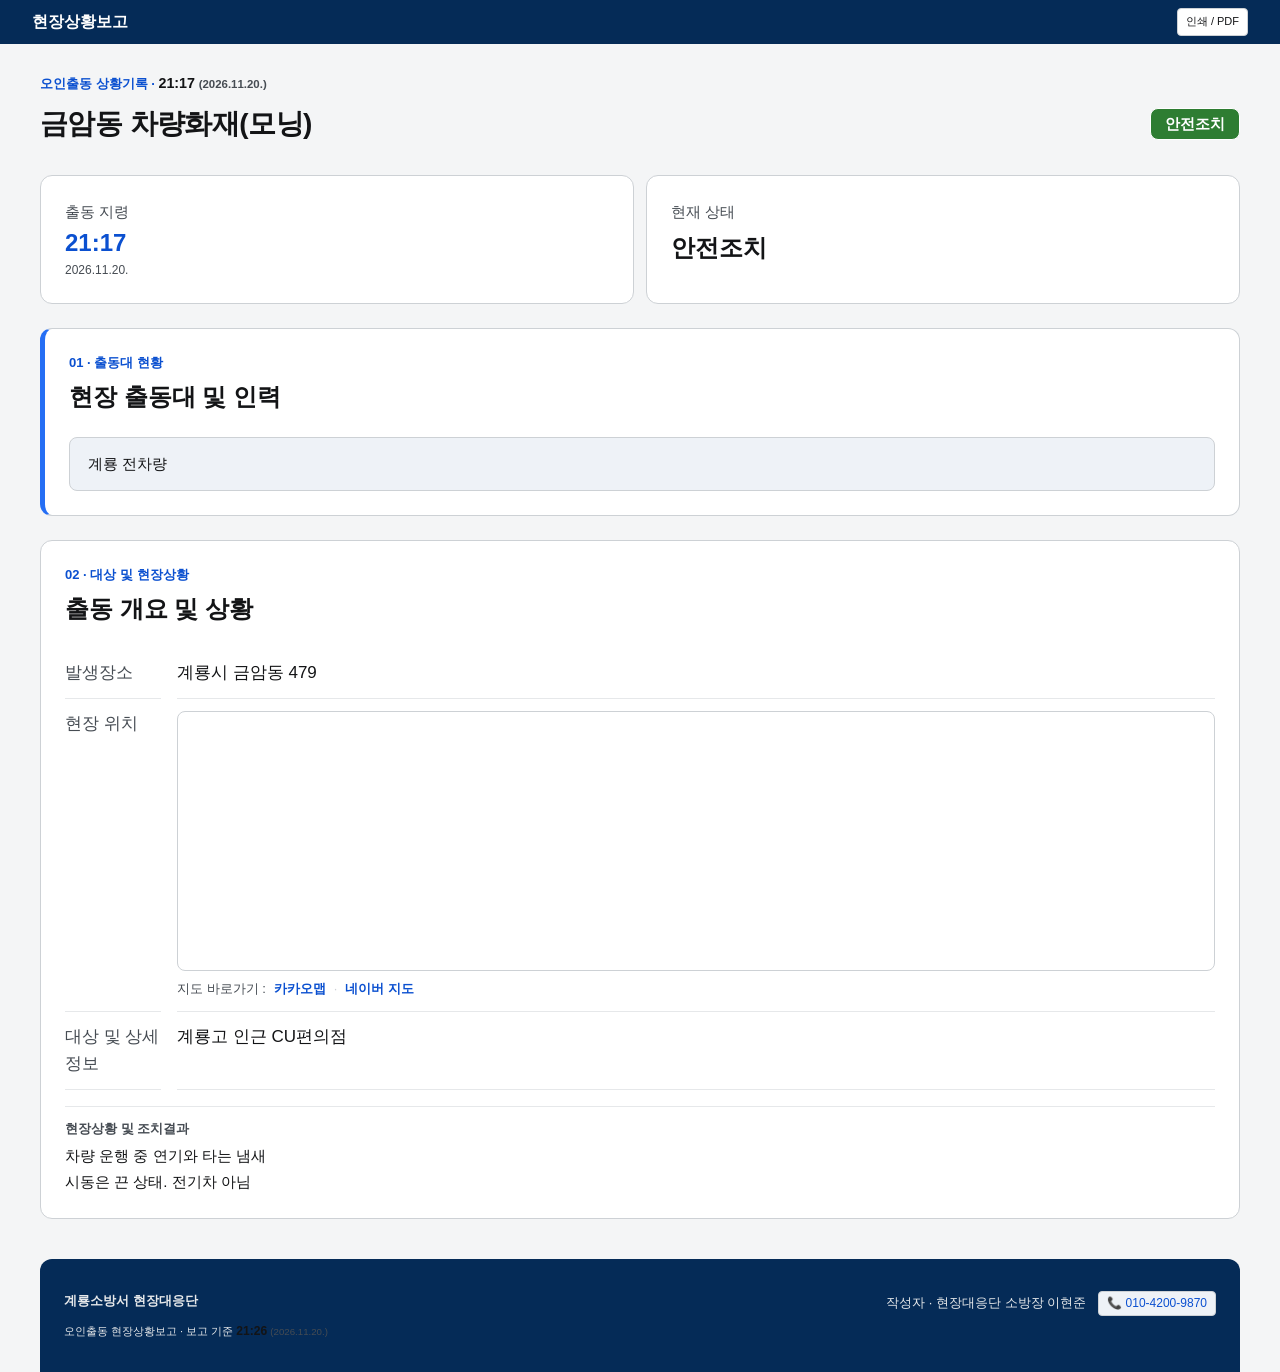
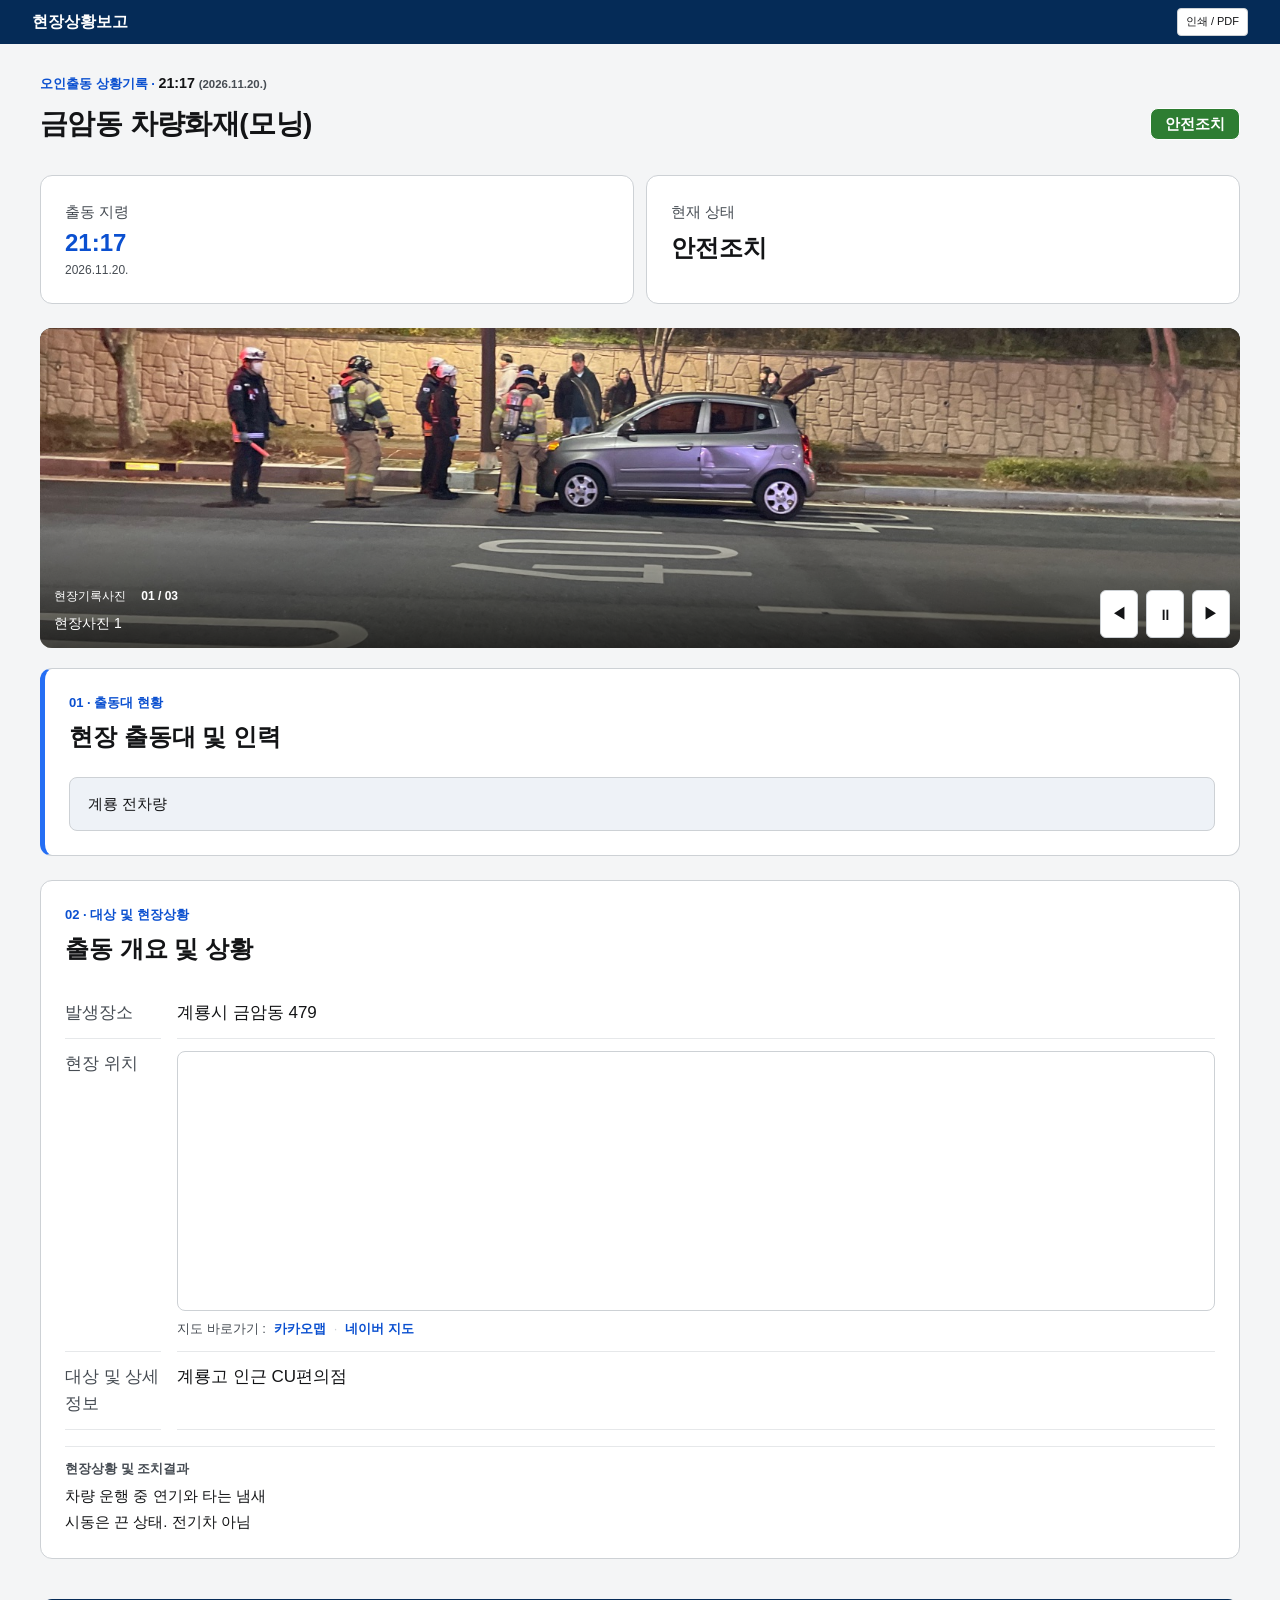
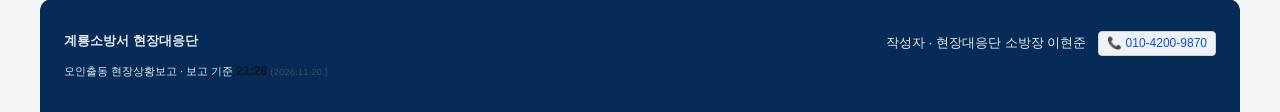
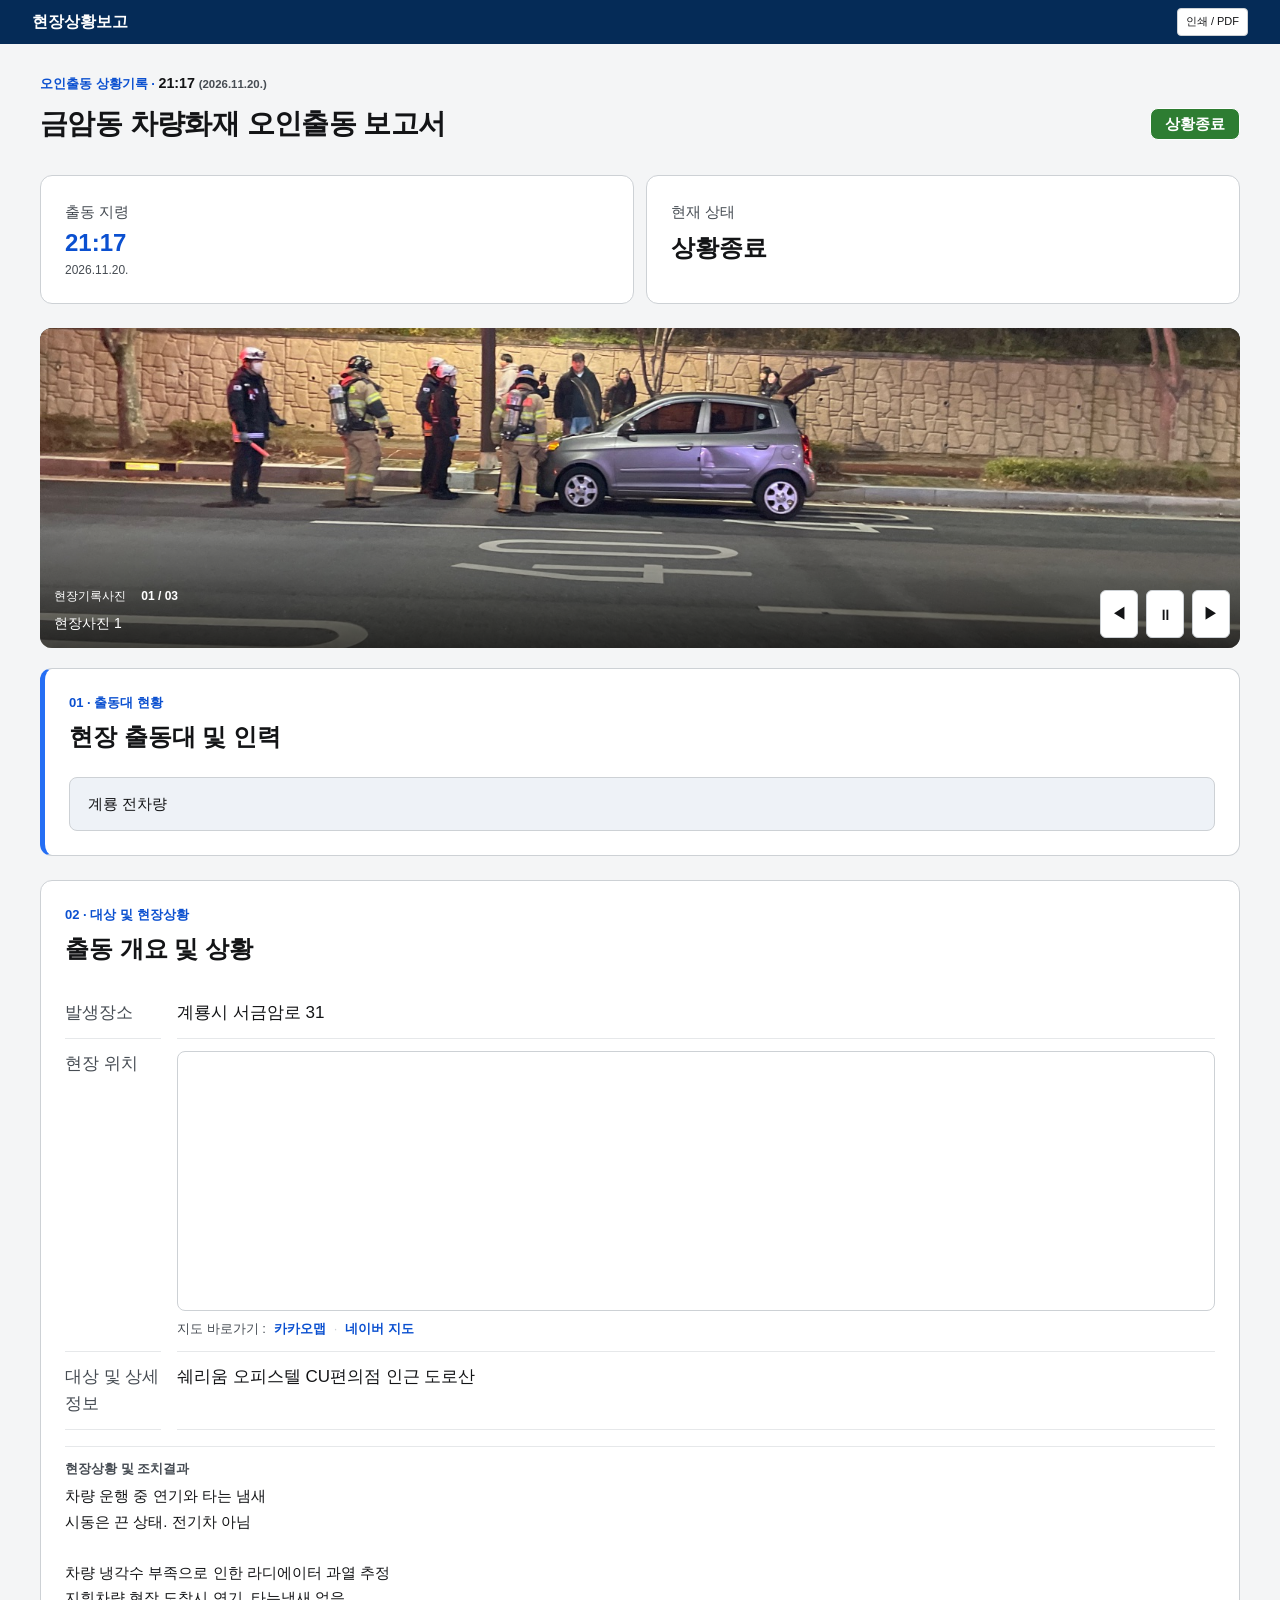
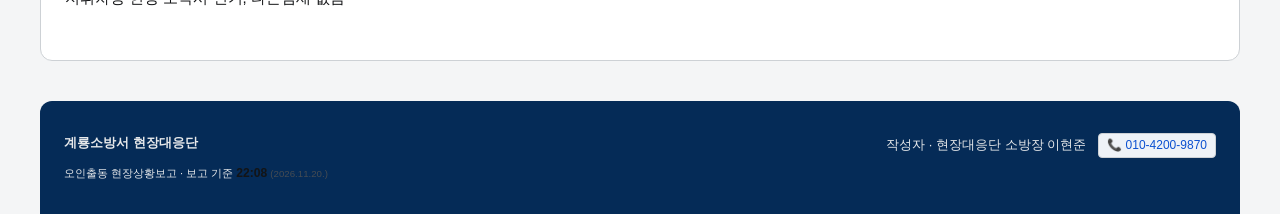
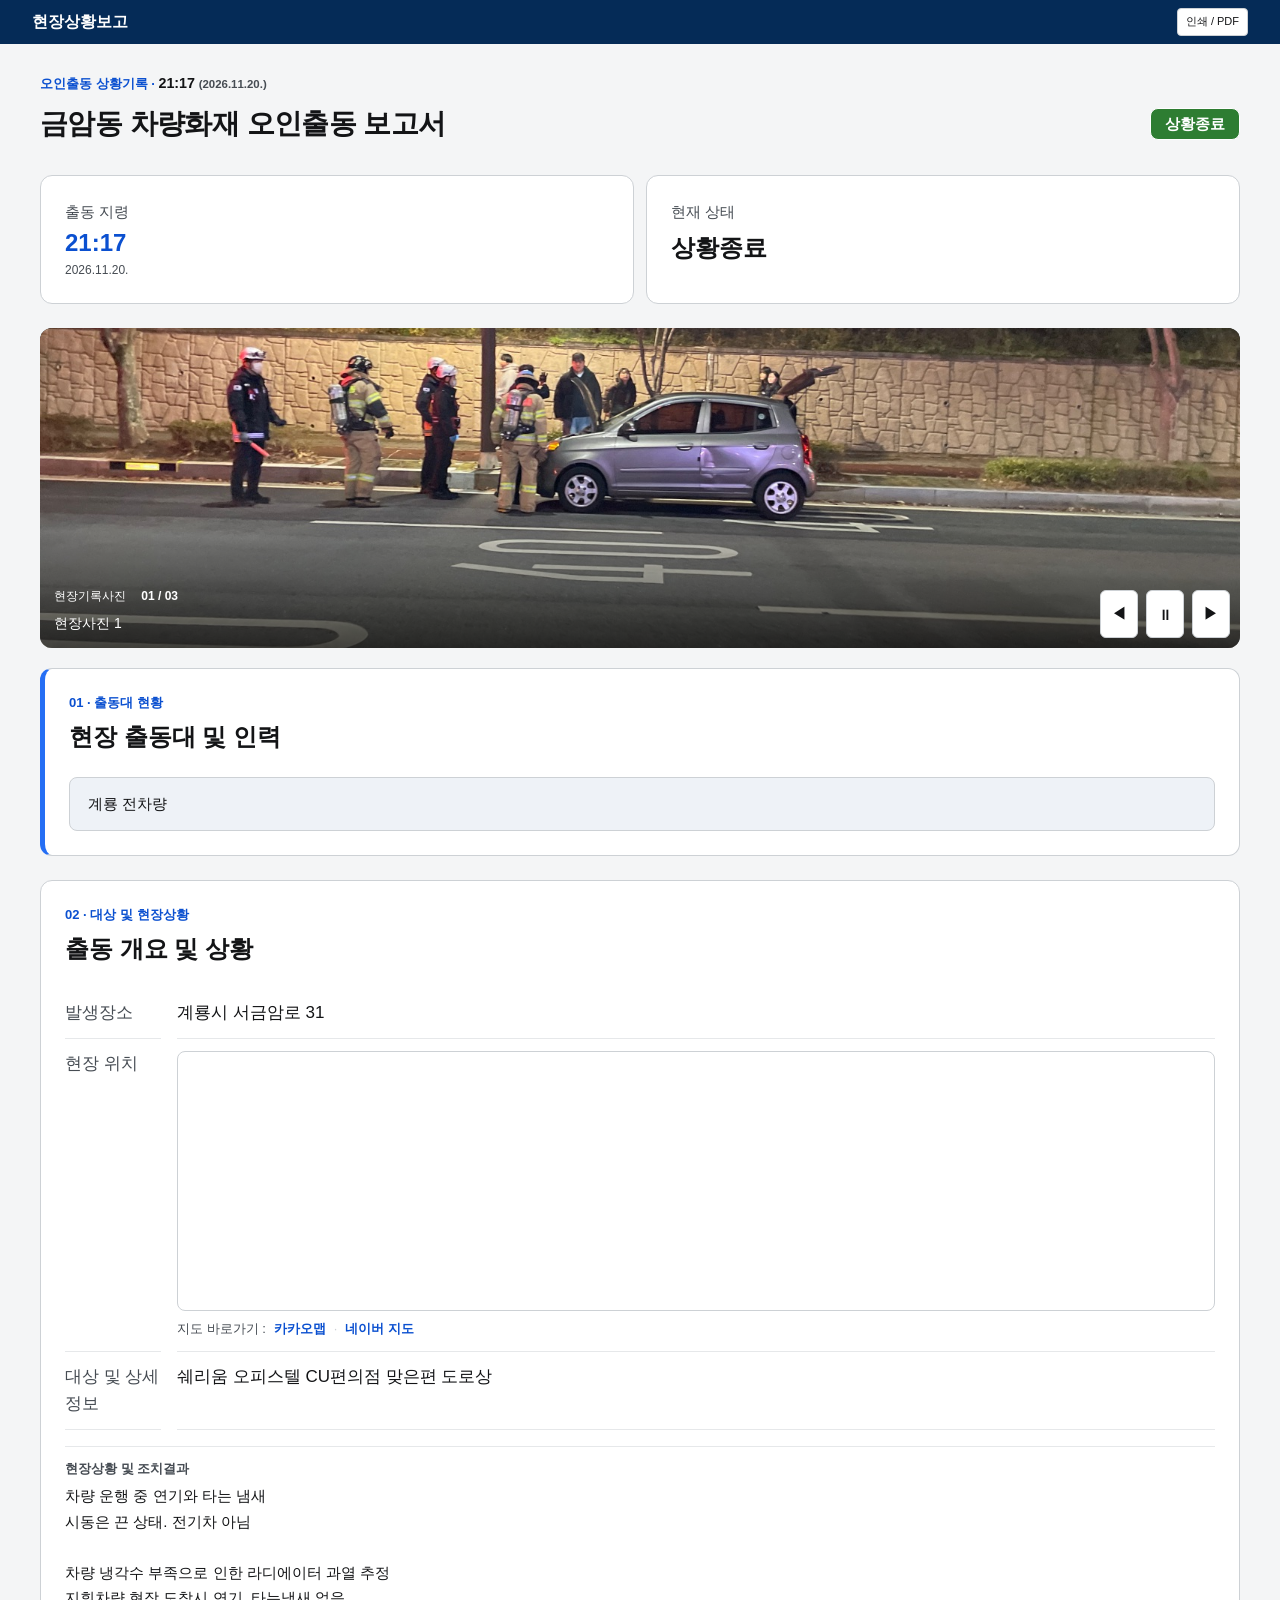
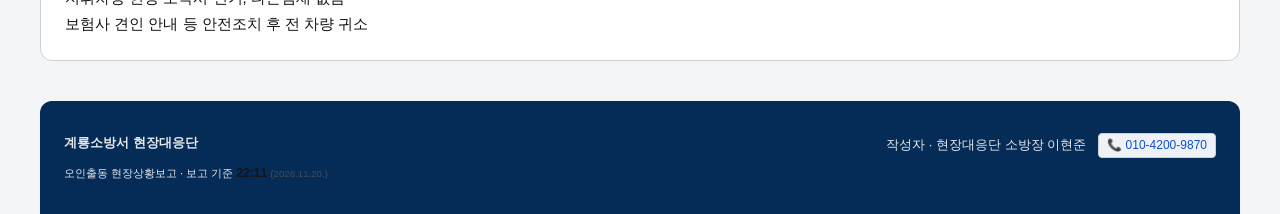
